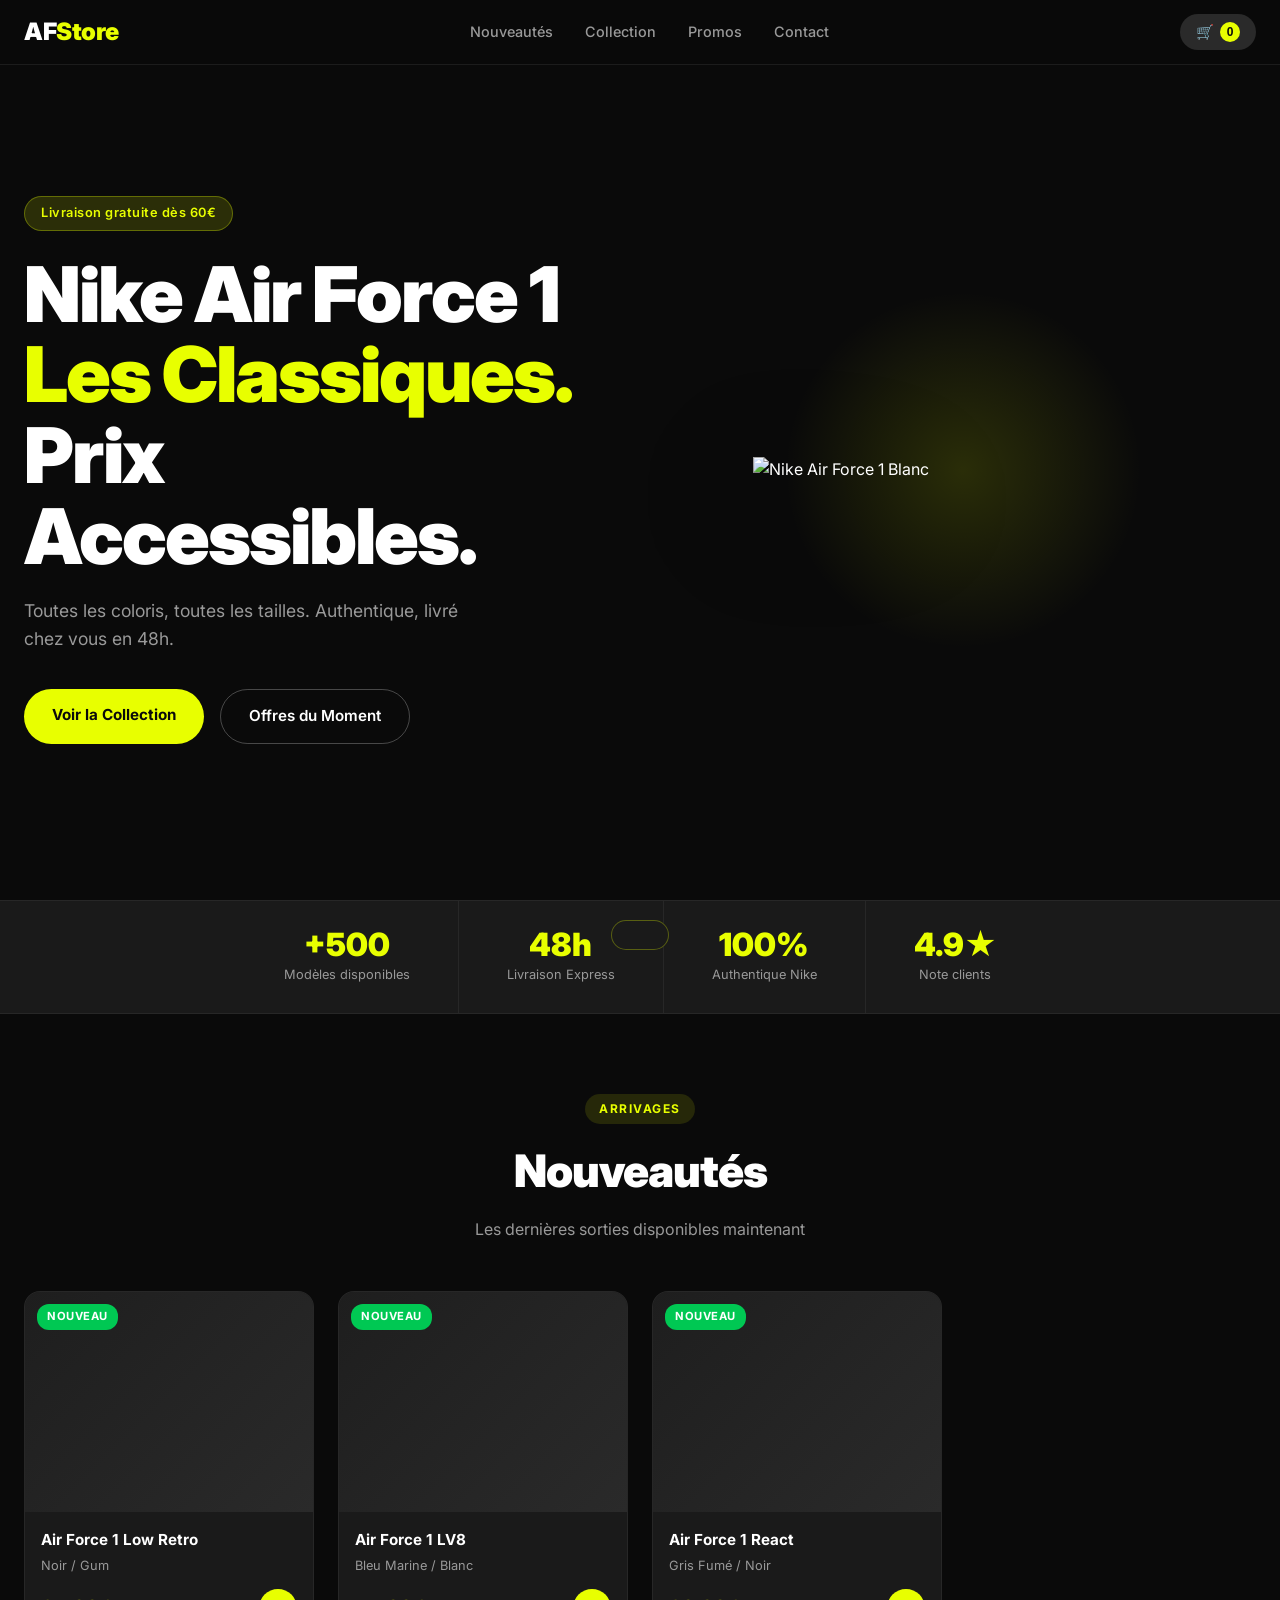
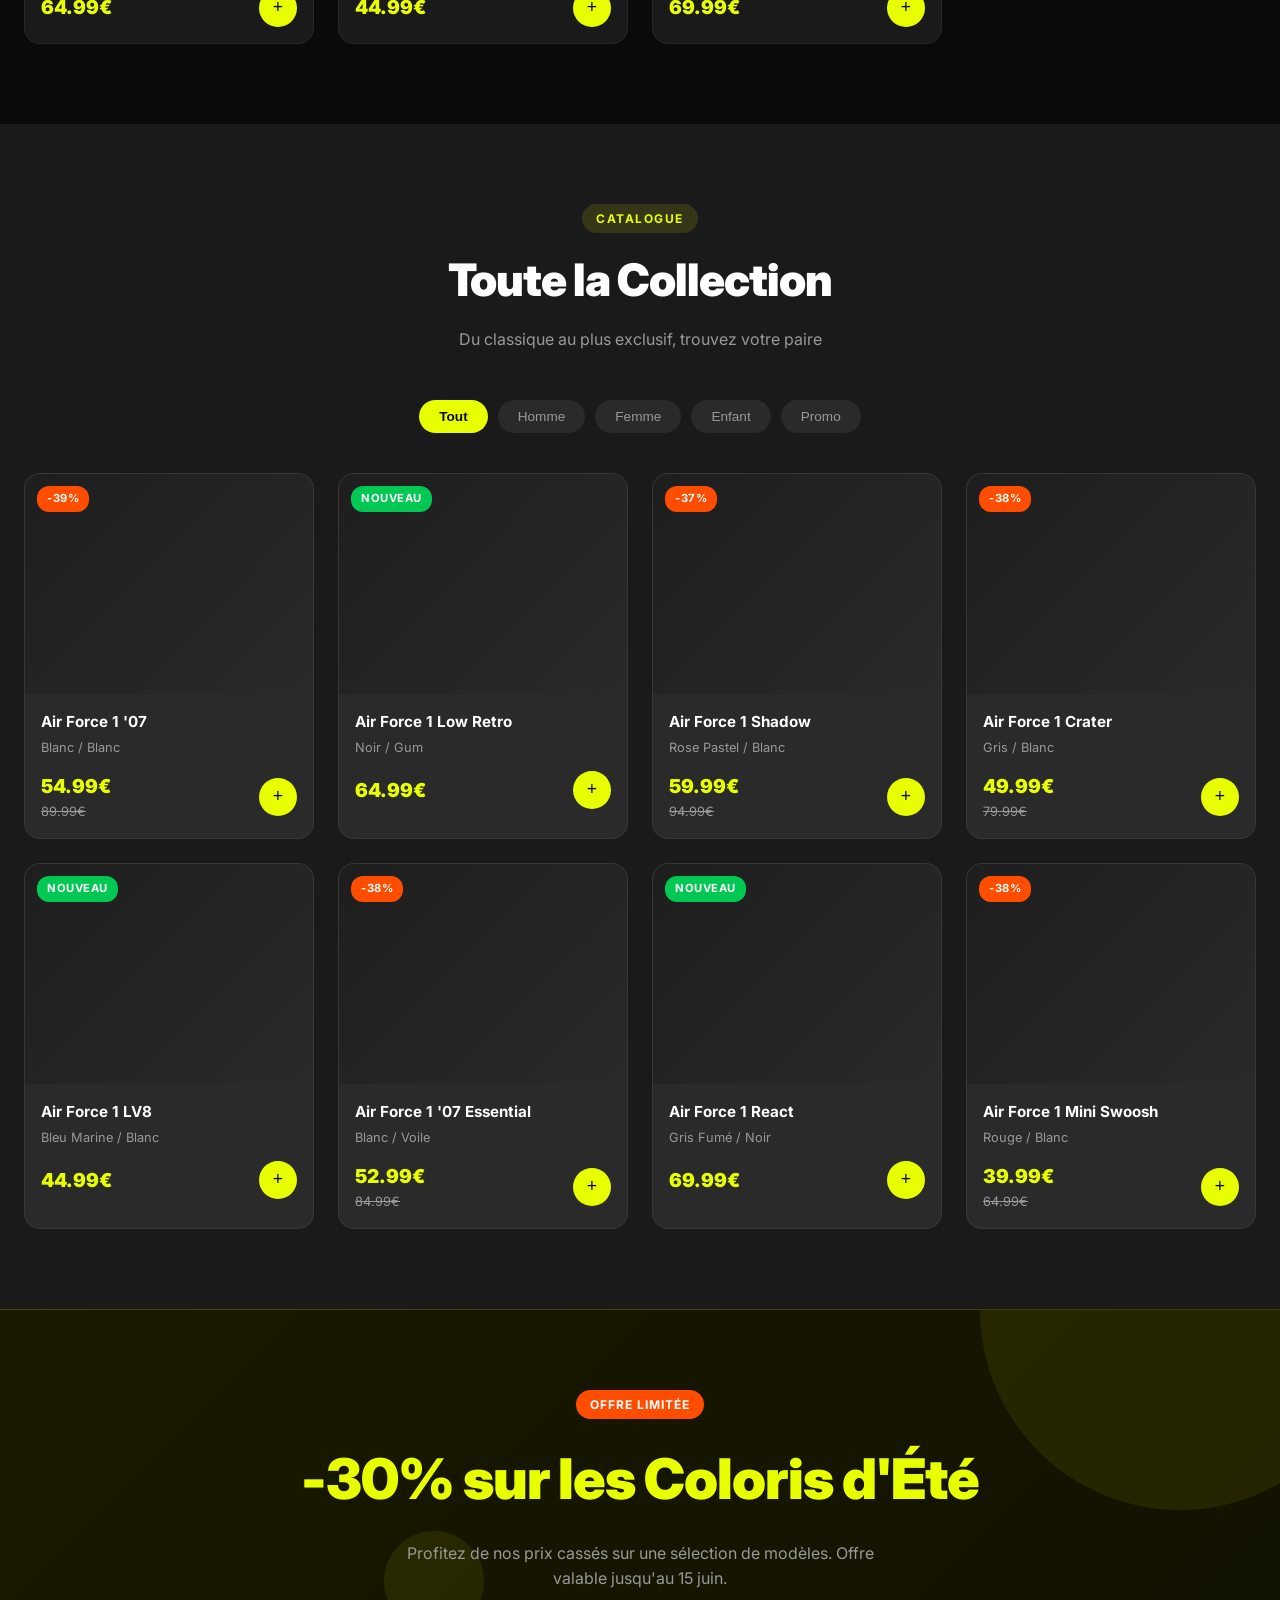
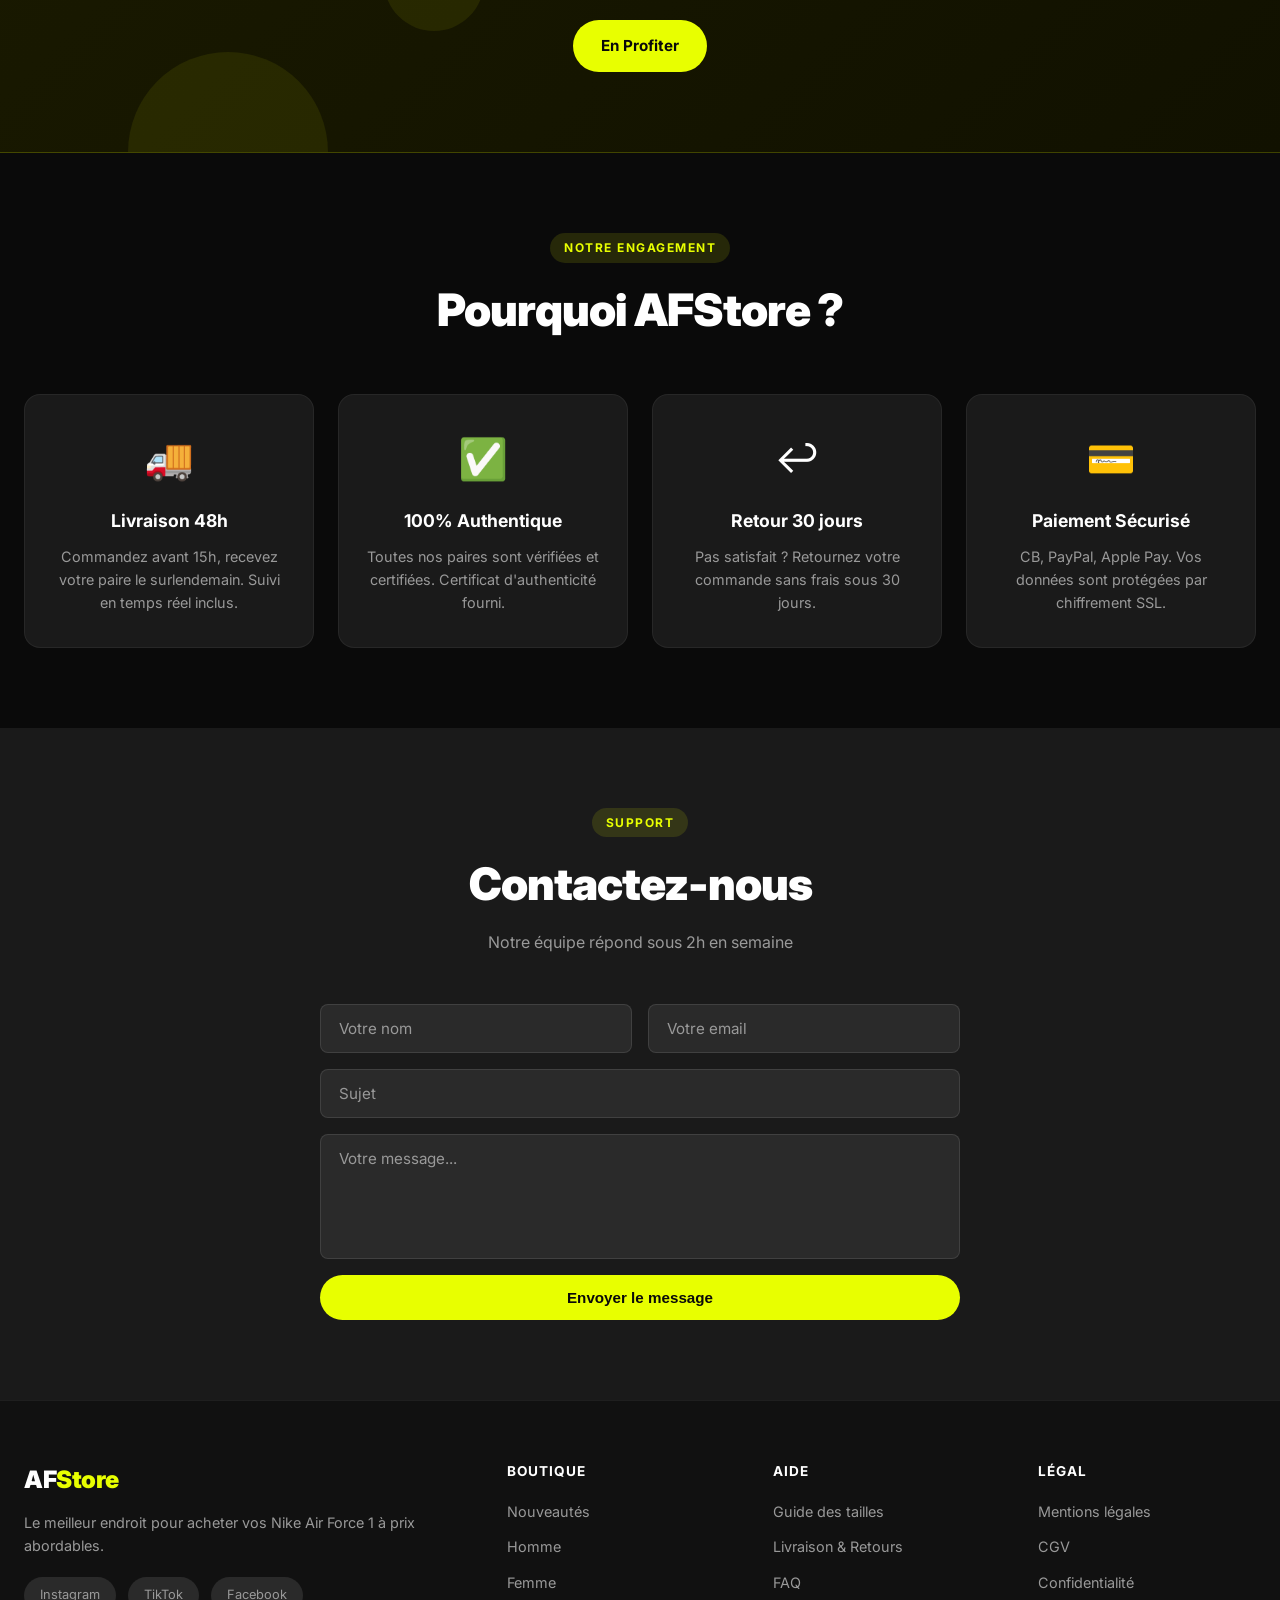
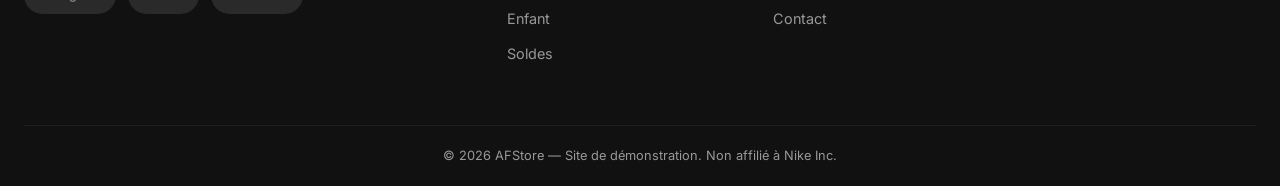
==== index.html @ 6510381d "Add Air Force 1 e-commerce website Site complet avec catalogue produits, panier, filtres, formulaire" ====
<!DOCTYPE html>
<html lang="fr">
<head>
  <meta charset="UTF-8" />
  <meta name="viewport" content="width=device-width, initial-scale=1.0" />
  <title>AirForce Store — Sneakers Premium</title>
  <link rel="stylesheet" href="style.css" />
  <link href="https://fonts.googleapis.com/css2?family=Inter:wght@300;400;500;600;700;900&display=swap" rel="stylesheet" />
</head>
<body>

  <!-- NAVBAR -->
  <nav class="navbar">
    <div class="nav-container">
      <a href="#" class="logo">AF<span>Store</span></a>
      <ul class="nav-links">
        <li><a href="#nouveautes">Nouveautés</a></li>
        <li><a href="#collection">Collection</a></li>
        <li><a href="#promos">Promos</a></li>
        <li><a href="#contact">Contact</a></li>
      </ul>
      <div class="nav-actions">
        <button class="cart-btn" onclick="toggleCart()">
          🛒 <span class="cart-count" id="cart-count">0</span>
        </button>
        <button class="menu-toggle" onclick="toggleMenu()">☰</button>
      </div>
    </div>
  </nav>

  <!-- HERO -->
  <section class="hero">
    <div class="hero-content">
      <span class="hero-badge">Livraison gratuite dès 60€</span>
      <h1>Nike Air Force 1<br /><span>Les Classiques.</span><br />Prix Accessibles.</h1>
      <p>Toutes les coloris, toutes les tailles. Authentique, livré chez vous en 48h.</p>
      <div class="hero-btns">
        <a href="#collection" class="btn-primary">Voir la Collection</a>
        <a href="#promos" class="btn-outline">Offres du Moment</a>
      </div>
    </div>
    <div class="hero-image">
      <div class="shoe-showcase">
        <div class="shoe-bg-circle"></div>
        <img src="https://static.nike.com/a/images/c_limit,w_592,f_auto/t_product_v1/e6da41fa-1be4-4ce5-b89c-22be4f1f02d4/chaussure-air-force-1-07-pour-homme-JdLBJr.png" alt="Nike Air Force 1 Blanc" class="hero-shoe" />
      </div>
    </div>
  </section>

  <!-- STATS BAND -->
  <div class="stats-band">
    <div class="stat"><strong>+500</strong><span>Modèles disponibles</span></div>
    <div class="stat"><strong>48h</strong><span>Livraison Express</span></div>
    <div class="stat"><strong>100%</strong><span>Authentique Nike</span></div>
    <div class="stat"><strong>4.9★</strong><span>Note clients</span></div>
  </div>

  <!-- NOUVEAUTES -->
  <section class="section" id="nouveautes">
    <div class="section-header">
      <span class="tag">Arrivages</span>
      <h2>Nouveautés</h2>
      <p>Les dernières sorties disponibles maintenant</p>
    </div>
    <div class="products-grid" id="new-grid"></div>
  </section>

  <!-- COLLECTION -->
  <section class="section section-dark" id="collection">
    <div class="section-header">
      <span class="tag">Catalogue</span>
      <h2>Toute la Collection</h2>
      <p>Du classique au plus exclusif, trouvez votre paire</p>
    </div>
    <div class="filters">
      <button class="filter-btn active" onclick="filterProducts('all', this)">Tout</button>
      <button class="filter-btn" onclick="filterProducts('homme', this)">Homme</button>
      <button class="filter-btn" onclick="filterProducts('femme', this)">Femme</button>
      <button class="filter-btn" onclick="filterProducts('enfant', this)">Enfant</button>
      <button class="filter-btn" onclick="filterProducts('promo', this)">Promo</button>
    </div>
    <div class="products-grid" id="main-grid"></div>
  </section>

  <!-- PROMO BANNER -->
  <section class="promo-banner" id="promos">
    <div class="promo-content">
      <span class="promo-tag">Offre Limitée</span>
      <h2>-30% sur les Coloris d'Été</h2>
      <p>Profitez de nos prix cassés sur une sélection de modèles. Offre valable jusqu'au 15 juin.</p>
      <a href="#collection" class="btn-primary">En Profiter</a>
    </div>
    <div class="promo-decoration">
      <div class="deco-circle c1"></div>
      <div class="deco-circle c2"></div>
      <div class="deco-circle c3"></div>
    </div>
  </section>

  <!-- POURQUOI NOUS -->
  <section class="section" id="pourquoi">
    <div class="section-header">
      <span class="tag">Notre Engagement</span>
      <h2>Pourquoi AFStore ?</h2>
    </div>
    <div class="features-grid">
      <div class="feature-card">
        <div class="feature-icon">🚚</div>
        <h3>Livraison 48h</h3>
        <p>Commandez avant 15h, recevez votre paire le surlendemain. Suivi en temps réel inclus.</p>
      </div>
      <div class="feature-card">
        <div class="feature-icon">✅</div>
        <h3>100% Authentique</h3>
        <p>Toutes nos paires sont vérifiées et certifiées. Certificat d'authenticité fourni.</p>
      </div>
      <div class="feature-card">
        <div class="feature-icon">↩️</div>
        <h3>Retour 30 jours</h3>
        <p>Pas satisfait ? Retournez votre commande sans frais sous 30 jours.</p>
      </div>
      <div class="feature-card">
        <div class="feature-icon">💳</div>
        <h3>Paiement Sécurisé</h3>
        <p>CB, PayPal, Apple Pay. Vos données sont protégées par chiffrement SSL.</p>
      </div>
    </div>
  </section>

  <!-- CONTACT -->
  <section class="section section-dark" id="contact">
    <div class="section-header">
      <span class="tag">Support</span>
      <h2>Contactez-nous</h2>
      <p>Notre équipe répond sous 2h en semaine</p>
    </div>
    <form class="contact-form" onsubmit="submitForm(event)">
      <div class="form-row">
        <input type="text" placeholder="Votre nom" required />
        <input type="email" placeholder="Votre email" required />
      </div>
      <input type="text" placeholder="Sujet" required />
      <textarea placeholder="Votre message..." rows="5" required></textarea>
      <button type="submit" class="btn-primary">Envoyer le message</button>
    </form>
  </section>

  <!-- FOOTER -->
  <footer class="footer">
    <div class="footer-container">
      <div class="footer-brand">
        <a href="#" class="logo">AF<span>Store</span></a>
        <p>Le meilleur endroit pour acheter vos Nike Air Force 1 à prix abordables.</p>
        <div class="socials">
          <a href="#">Instagram</a>
          <a href="#">TikTok</a>
          <a href="#">Facebook</a>
        </div>
      </div>
      <div class="footer-links">
        <h4>Boutique</h4>
        <ul>
          <li><a href="#">Nouveautés</a></li>
          <li><a href="#">Homme</a></li>
          <li><a href="#">Femme</a></li>
          <li><a href="#">Enfant</a></li>
          <li><a href="#">Soldes</a></li>
        </ul>
      </div>
      <div class="footer-links">
        <h4>Aide</h4>
        <ul>
          <li><a href="#">Guide des tailles</a></li>
          <li><a href="#">Livraison & Retours</a></li>
          <li><a href="#">FAQ</a></li>
          <li><a href="#">Contact</a></li>
        </ul>
      </div>
      <div class="footer-links">
        <h4>Légal</h4>
        <ul>
          <li><a href="#">Mentions légales</a></li>
          <li><a href="#">CGV</a></li>
          <li><a href="#">Confidentialité</a></li>
        </ul>
      </div>
    </div>
    <div class="footer-bottom">
      <p>© 2026 AFStore — Site de démonstration. Non affilié à Nike Inc.</p>
    </div>
  </footer>

  <!-- CART PANEL -->
  <div class="cart-overlay" id="cart-overlay" onclick="toggleCart()"></div>
  <div class="cart-panel" id="cart-panel">
    <div class="cart-header">
      <h3>Mon Panier</h3>
      <button onclick="toggleCart()">✕</button>
    </div>
    <div class="cart-items" id="cart-items">
      <div class="cart-empty">Votre panier est vide</div>
    </div>
    <div class="cart-footer" id="cart-footer" style="display:none">
      <div class="cart-total">Total : <strong id="cart-total">0€</strong></div>
      <button class="btn-primary w-full" onclick="checkout()">Commander</button>
    </div>
  </div>

  <!-- TOAST -->
  <div class="toast" id="toast"></div>

  <script src="app.js"></script>
</body>
</html>
---- style.css ----
*, *::before, *::after { box-sizing: border-box; margin: 0; padding: 0; }

:root {
  --black: #0a0a0a;
  --dark: #111111;
  --dark2: #1a1a1a;
  --gray: #2a2a2a;
  --light-gray: #f5f5f5;
  --white: #ffffff;
  --accent: #e8ff00;
  --accent2: #ff4d00;
  --text: #ffffff;
  --text-muted: #999999;
  --radius: 16px;
  --radius-sm: 8px;
}

html { scroll-behavior: smooth; }

body {
  font-family: 'Inter', sans-serif;
  background: var(--black);
  color: var(--white);
  line-height: 1.6;
  overflow-x: hidden;
}

/* ===== NAVBAR ===== */
.navbar {
  position: fixed;
  top: 0; left: 0; right: 0;
  z-index: 1000;
  background: rgba(10, 10, 10, 0.85);
  backdrop-filter: blur(20px);
  border-bottom: 1px solid rgba(255,255,255,0.08);
}

.nav-container {
  max-width: 1280px;
  margin: 0 auto;
  padding: 0 24px;
  height: 64px;
  display: flex;
  align-items: center;
  justify-content: space-between;
  gap: 32px;
}

.logo {
  font-size: 1.5rem;
  font-weight: 900;
  color: var(--white);
  text-decoration: none;
  letter-spacing: -0.5px;
}
.logo span { color: var(--accent); }

.nav-links {
  display: flex;
  gap: 32px;
  list-style: none;
}
.nav-links a {
  color: var(--text-muted);
  text-decoration: none;
  font-size: 0.9rem;
  font-weight: 500;
  transition: color 0.2s;
}
.nav-links a:hover { color: var(--white); }

.nav-actions { display: flex; align-items: center; gap: 12px; }

.cart-btn {
  background: var(--gray);
  border: none;
  color: var(--white);
  padding: 8px 16px;
  border-radius: 20px;
  cursor: pointer;
  font-size: 0.9rem;
  font-weight: 600;
  transition: background 0.2s;
  display: flex; align-items: center; gap: 6px;
}
.cart-btn:hover { background: var(--accent); color: var(--black); }

.cart-count {
  background: var(--accent);
  color: var(--black);
  border-radius: 50%;
  width: 20px; height: 20px;
  display: inline-flex; align-items: center; justify-content: center;
  font-size: 0.75rem; font-weight: 700;
}

.menu-toggle {
  display: none;
  background: none; border: none;
  color: var(--white); font-size: 1.4rem; cursor: pointer;
}

/* ===== HERO ===== */
.hero {
  min-height: 100vh;
  display: flex;
  align-items: center;
  padding: 80px 24px 40px;
  max-width: 1280px;
  margin: 0 auto;
  gap: 60px;
}

.hero-content { flex: 1; }

.hero-badge {
  display: inline-block;
  background: rgba(232,255,0,0.15);
  color: var(--accent);
  border: 1px solid rgba(232,255,0,0.3);
  padding: 6px 16px;
  border-radius: 20px;
  font-size: 0.8rem;
  font-weight: 600;
  margin-bottom: 24px;
  letter-spacing: 0.5px;
}

.hero-content h1 {
  font-size: clamp(2.5rem, 6vw, 5rem);
  font-weight: 900;
  line-height: 1.05;
  letter-spacing: -2px;
  margin-bottom: 20px;
}
.hero-content h1 span { color: var(--accent); }

.hero-content p {
  color: var(--text-muted);
  font-size: 1.1rem;
  margin-bottom: 36px;
  max-width: 460px;
}

.hero-btns { display: flex; gap: 16px; flex-wrap: wrap; }

.btn-primary {
  background: var(--accent);
  color: var(--black);
  padding: 14px 28px;
  border-radius: 40px;
  font-weight: 700;
  font-size: 0.95rem;
  text-decoration: none;
  border: none;
  cursor: pointer;
  transition: transform 0.2s, box-shadow 0.2s;
  display: inline-block;
}
.btn-primary:hover {
  transform: translateY(-2px);
  box-shadow: 0 8px 30px rgba(232,255,0,0.35);
}

.btn-outline {
  background: transparent;
  color: var(--white);
  padding: 14px 28px;
  border-radius: 40px;
  font-weight: 600;
  font-size: 0.95rem;
  text-decoration: none;
  border: 1px solid rgba(255,255,255,0.25);
  transition: border-color 0.2s, background 0.2s;
}
.btn-outline:hover {
  border-color: var(--white);
  background: rgba(255,255,255,0.06);
}

.hero-image {
  flex: 1;
  display: flex;
  justify-content: center;
  align-items: center;
}

.shoe-showcase {
  position: relative;
  width: 480px; height: 480px;
  display: flex; align-items: center; justify-content: center;
}

.shoe-bg-circle {
  position: absolute;
  width: 360px; height: 360px;
  border-radius: 50%;
  background: radial-gradient(circle, rgba(232,255,0,0.15) 0%, transparent 70%);
  animation: pulse 3s ease-in-out infinite;
}

@keyframes pulse {
  0%, 100% { transform: scale(1); opacity: 0.6; }
  50% { transform: scale(1.1); opacity: 1; }
}

.hero-shoe {
  width: 420px;
  max-width: 100%;
  filter: drop-shadow(0 30px 60px rgba(0,0,0,0.8));
  animation: float 4s ease-in-out infinite;
  position: relative; z-index: 1;
}

@keyframes float {
  0%, 100% { transform: translateY(0px) rotate(-5deg); }
  50% { transform: translateY(-20px) rotate(-3deg); }
}

/* ===== STATS BAND ===== */
.stats-band {
  background: var(--dark2);
  border-top: 1px solid rgba(255,255,255,0.06);
  border-bottom: 1px solid rgba(255,255,255,0.06);
  display: flex;
  justify-content: center;
  flex-wrap: wrap;
  gap: 0;
}

.stat {
  display: flex;
  flex-direction: column;
  align-items: center;
  padding: 28px 48px;
  border-right: 1px solid rgba(255,255,255,0.06);
}
.stat:last-child { border-right: none; }

.stat strong {
  font-size: 2rem;
  font-weight: 900;
  color: var(--accent);
  line-height: 1;
}
.stat span {
  font-size: 0.8rem;
  color: var(--text-muted);
  margin-top: 4px;
}

/* ===== SECTIONS ===== */
.section {
  padding: 80px 24px;
  max-width: 1280px;
  margin: 0 auto;
}

.section-dark {
  max-width: 100%;
  background: var(--dark2);
  padding: 80px 24px;
}

.section-dark > * { max-width: 1280px; margin-left: auto; margin-right: auto; }

.section-header {
  text-align: center;
  margin-bottom: 48px;
}

.tag {
  display: inline-block;
  background: rgba(232,255,0,0.12);
  color: var(--accent);
  font-size: 0.75rem;
  font-weight: 700;
  letter-spacing: 1.5px;
  text-transform: uppercase;
  padding: 5px 14px;
  border-radius: 20px;
  margin-bottom: 12px;
}

.section-header h2 {
  font-size: clamp(1.8rem, 4vw, 2.8rem);
  font-weight: 900;
  letter-spacing: -1px;
  margin-bottom: 10px;
}

.section-header p { color: var(--text-muted); font-size: 1rem; }

/* ===== FILTERS ===== */
.filters {
  display: flex;
  gap: 10px;
  flex-wrap: wrap;
  margin-bottom: 40px;
  justify-content: center;
}

.filter-btn {
  background: var(--gray);
  border: none;
  color: var(--text-muted);
  padding: 9px 20px;
  border-radius: 24px;
  cursor: pointer;
  font-size: 0.85rem;
  font-weight: 500;
  transition: all 0.2s;
}
.filter-btn:hover, .filter-btn.active {
  background: var(--accent);
  color: var(--black);
  font-weight: 700;
}

/* ===== PRODUCTS GRID ===== */
.products-grid {
  display: grid;
  grid-template-columns: repeat(auto-fill, minmax(260px, 1fr));
  gap: 24px;
}

.product-card {
  background: var(--dark2);
  border-radius: var(--radius);
  overflow: hidden;
  border: 1px solid rgba(255,255,255,0.06);
  transition: transform 0.3s, box-shadow 0.3s;
  cursor: pointer;
}

.section-dark .product-card { background: var(--gray); }

.product-card:hover {
  transform: translateY(-6px);
  box-shadow: 0 20px 50px rgba(0,0,0,0.5);
}

.product-img {
  background: linear-gradient(135deg, #1e1e1e, #2a2a2a);
  height: 220px;
  display: flex;
  align-items: center;
  justify-content: center;
  position: relative;
  overflow: hidden;
}

.product-img img {
  width: 80%;
  height: 80%;
  object-fit: contain;
  transition: transform 0.4s;
}
.product-card:hover .product-img img { transform: scale(1.08) rotate(-3deg); }

.product-badge {
  position: absolute;
  top: 12px; left: 12px;
  background: var(--accent2);
  color: white;
  font-size: 0.7rem;
  font-weight: 700;
  padding: 4px 10px;
  border-radius: 12px;
  text-transform: uppercase;
  letter-spacing: 0.5px;
}

.product-badge.new { background: #00c853; }
.product-badge.promo { background: var(--accent2); }

.product-info { padding: 16px; }

.product-name {
  font-weight: 700;
  font-size: 0.95rem;
  margin-bottom: 4px;
}

.product-sub {
  color: var(--text-muted);
  font-size: 0.8rem;
  margin-bottom: 12px;
}

.product-footer {
  display: flex;
  align-items: center;
  justify-content: space-between;
}

.product-price {
  display: flex;
  flex-direction: column;
}

.price-current {
  font-size: 1.2rem;
  font-weight: 900;
  color: var(--accent);
}

.price-old {
  font-size: 0.8rem;
  color: var(--text-muted);
  text-decoration: line-through;
}

.add-to-cart {
  background: var(--accent);
  border: none;
  color: var(--black);
  width: 38px; height: 38px;
  border-radius: 50%;
  font-size: 1.1rem;
  cursor: pointer;
  transition: transform 0.2s, box-shadow 0.2s;
  display: flex; align-items: center; justify-content: center;
}
.add-to-cart:hover {
  transform: scale(1.1);
  box-shadow: 0 4px 16px rgba(232,255,0,0.4);
}

/* ===== PROMO BANNER ===== */
.promo-banner {
  background: linear-gradient(135deg, #1a1a00, #111100);
  border-top: 1px solid rgba(232,255,0,0.2);
  border-bottom: 1px solid rgba(232,255,0,0.2);
  padding: 80px 24px;
  text-align: center;
  position: relative;
  overflow: hidden;
}

.promo-content { position: relative; z-index: 1; }

.promo-tag {
  display: inline-block;
  background: var(--accent2);
  color: white;
  font-size: 0.75rem;
  font-weight: 700;
  padding: 5px 14px;
  border-radius: 20px;
  margin-bottom: 16px;
  text-transform: uppercase;
  letter-spacing: 1px;
}

.promo-banner h2 {
  font-size: clamp(2rem, 5vw, 3.5rem);
  font-weight: 900;
  color: var(--accent);
  letter-spacing: -1px;
  margin-bottom: 16px;
}

.promo-banner p {
  color: var(--text-muted);
  max-width: 500px;
  margin: 0 auto 28px;
}

.promo-decoration { position: absolute; inset: 0; pointer-events: none; }

.deco-circle {
  position: absolute;
  border-radius: 50%;
  opacity: 0.08;
  background: var(--accent);
}
.c1 { width: 400px; height: 400px; top: -200px; right: -100px; }
.c2 { width: 200px; height: 200px; bottom: -100px; left: 10%; }
.c3 { width: 100px; height: 100px; top: 50%; left: 30%; }

/* ===== FEATURES ===== */
.features-grid {
  display: grid;
  grid-template-columns: repeat(auto-fit, minmax(240px, 1fr));
  gap: 24px;
}

.feature-card {
  background: var(--dark2);
  border: 1px solid rgba(255,255,255,0.06);
  border-radius: var(--radius);
  padding: 32px 24px;
  text-align: center;
  transition: border-color 0.3s, transform 0.3s;
}
.feature-card:hover {
  border-color: rgba(232,255,0,0.3);
  transform: translateY(-4px);
}

.feature-icon { font-size: 2.5rem; margin-bottom: 16px; }

.feature-card h3 {
  font-size: 1.1rem;
  font-weight: 700;
  margin-bottom: 10px;
}

.feature-card p { color: var(--text-muted); font-size: 0.9rem; line-height: 1.6; }

/* ===== CONTACT FORM ===== */
.contact-form {
  max-width: 640px;
  margin: 0 auto;
  display: flex;
  flex-direction: column;
  gap: 16px;
}

.form-row {
  display: grid;
  grid-template-columns: 1fr 1fr;
  gap: 16px;
}

.contact-form input,
.contact-form textarea {
  background: var(--gray);
  border: 1px solid rgba(255,255,255,0.1);
  border-radius: var(--radius-sm);
  color: var(--white);
  padding: 14px 18px;
  font-size: 0.95rem;
  font-family: inherit;
  outline: none;
  transition: border-color 0.2s;
  resize: none;
}

.contact-form input:focus,
.contact-form textarea:focus {
  border-color: var(--accent);
}

.contact-form input::placeholder,
.contact-form textarea::placeholder {
  color: var(--text-muted);
}

/* ===== FOOTER ===== */
.footer {
  background: var(--dark);
  border-top: 1px solid rgba(255,255,255,0.06);
  padding: 60px 24px 0;
}

.footer-container {
  max-width: 1280px;
  margin: 0 auto;
  display: grid;
  grid-template-columns: 2fr 1fr 1fr 1fr;
  gap: 48px;
  padding-bottom: 48px;
}

.footer-brand p {
  color: var(--text-muted);
  font-size: 0.9rem;
  margin: 12px 0 20px;
  line-height: 1.6;
}

.socials { display: flex; gap: 12px; }
.socials a {
  background: var(--gray);
  color: var(--text-muted);
  padding: 8px 16px;
  border-radius: 20px;
  font-size: 0.8rem;
  text-decoration: none;
  transition: background 0.2s, color 0.2s;
}
.socials a:hover { background: var(--accent); color: var(--black); }

.footer-links h4 {
  font-size: 0.85rem;
  font-weight: 700;
  text-transform: uppercase;
  letter-spacing: 1px;
  margin-bottom: 16px;
  color: var(--white);
}

.footer-links ul { list-style: none; }
.footer-links li { margin-bottom: 10px; }
.footer-links a {
  color: var(--text-muted);
  text-decoration: none;
  font-size: 0.9rem;
  transition: color 0.2s;
}
.footer-links a:hover { color: var(--accent); }

.footer-bottom {
  border-top: 1px solid rgba(255,255,255,0.06);
  padding: 20px 0;
  text-align: center;
  max-width: 1280px;
  margin: 0 auto;
}
.footer-bottom p { color: var(--text-muted); font-size: 0.8rem; }

/* ===== CART ===== */
.cart-overlay {
  display: none;
  position: fixed; inset: 0;
  background: rgba(0,0,0,0.6);
  z-index: 1998;
  backdrop-filter: blur(4px);
}

.cart-panel {
  position: fixed;
  top: 0; right: -420px;
  width: 100%; max-width: 420px;
  height: 100vh;
  background: var(--dark2);
  border-left: 1px solid rgba(255,255,255,0.08);
  z-index: 1999;
  transition: right 0.35s cubic-bezier(0.4,0,0.2,1);
  display: flex; flex-direction: column;
}

.cart-panel.open { right: 0; }

.cart-header {
  display: flex;
  justify-content: space-between;
  align-items: center;
  padding: 24px;
  border-bottom: 1px solid rgba(255,255,255,0.08);
}

.cart-header h3 { font-size: 1.1rem; font-weight: 700; }

.cart-header button {
  background: none; border: none;
  color: var(--text-muted); font-size: 1.2rem; cursor: pointer;
}

.cart-items { flex: 1; overflow-y: auto; padding: 16px; }

.cart-empty {
  text-align: center;
  color: var(--text-muted);
  margin-top: 40px;
  font-size: 0.95rem;
}

.cart-item {
  display: flex;
  gap: 14px;
  align-items: center;
  padding: 12px;
  background: var(--gray);
  border-radius: var(--radius-sm);
  margin-bottom: 12px;
}

.cart-item img {
  width: 60px; height: 60px;
  object-fit: contain;
  background: #1e1e1e;
  border-radius: 8px;
}

.cart-item-info { flex: 1; }
.cart-item-info strong { font-size: 0.9rem; display: block; }
.cart-item-info span { color: var(--accent); font-size: 0.85rem; font-weight: 700; }

.remove-item {
  background: none; border: none;
  color: var(--text-muted); cursor: pointer; font-size: 1rem;
  padding: 4px;
}
.remove-item:hover { color: var(--accent2); }

.cart-footer {
  padding: 20px 24px;
  border-top: 1px solid rgba(255,255,255,0.08);
}

.cart-total {
  display: flex;
  justify-content: space-between;
  margin-bottom: 16px;
  font-size: 1rem;
}
.cart-total strong { color: var(--accent); font-size: 1.2rem; }

.w-full { width: 100%; text-align: center; }

/* ===== TOAST ===== */
.toast {
  position: fixed;
  bottom: 30px; left: 50%;
  transform: translateX(-50%) translateY(80px);
  background: var(--dark2);
  border: 1px solid rgba(232,255,0,0.3);
  color: var(--white);
  padding: 14px 28px;
  border-radius: 40px;
  font-size: 0.9rem;
  font-weight: 600;
  z-index: 2000;
  transition: transform 0.35s cubic-bezier(0.4,0,0.2,1);
  pointer-events: none;
}

.toast.show { transform: translateX(-50%) translateY(0); }

/* ===== RESPONSIVE ===== */
@media (max-width: 900px) {
  .hero {
    flex-direction: column;
    text-align: center;
    padding-top: 100px;
  }
  .hero-content p { margin: 0 auto 36px; }
  .hero-btns { justify-content: center; }
  .shoe-showcase { width: 320px; height: 320px; }
  .hero-shoe { width: 280px; }
  .shoe-bg-circle { width: 240px; height: 240px; }
  .footer-container { grid-template-columns: 1fr 1fr; }
  .nav-links { display: none; }
  .menu-toggle { display: block; }
  .stat { padding: 20px 24px; }
}

@media (max-width: 600px) {
  .form-row { grid-template-columns: 1fr; }
  .footer-container { grid-template-columns: 1fr; }
  .stat { padding: 16px 20px; }
  .stats-band { justify-content: space-around; }
}
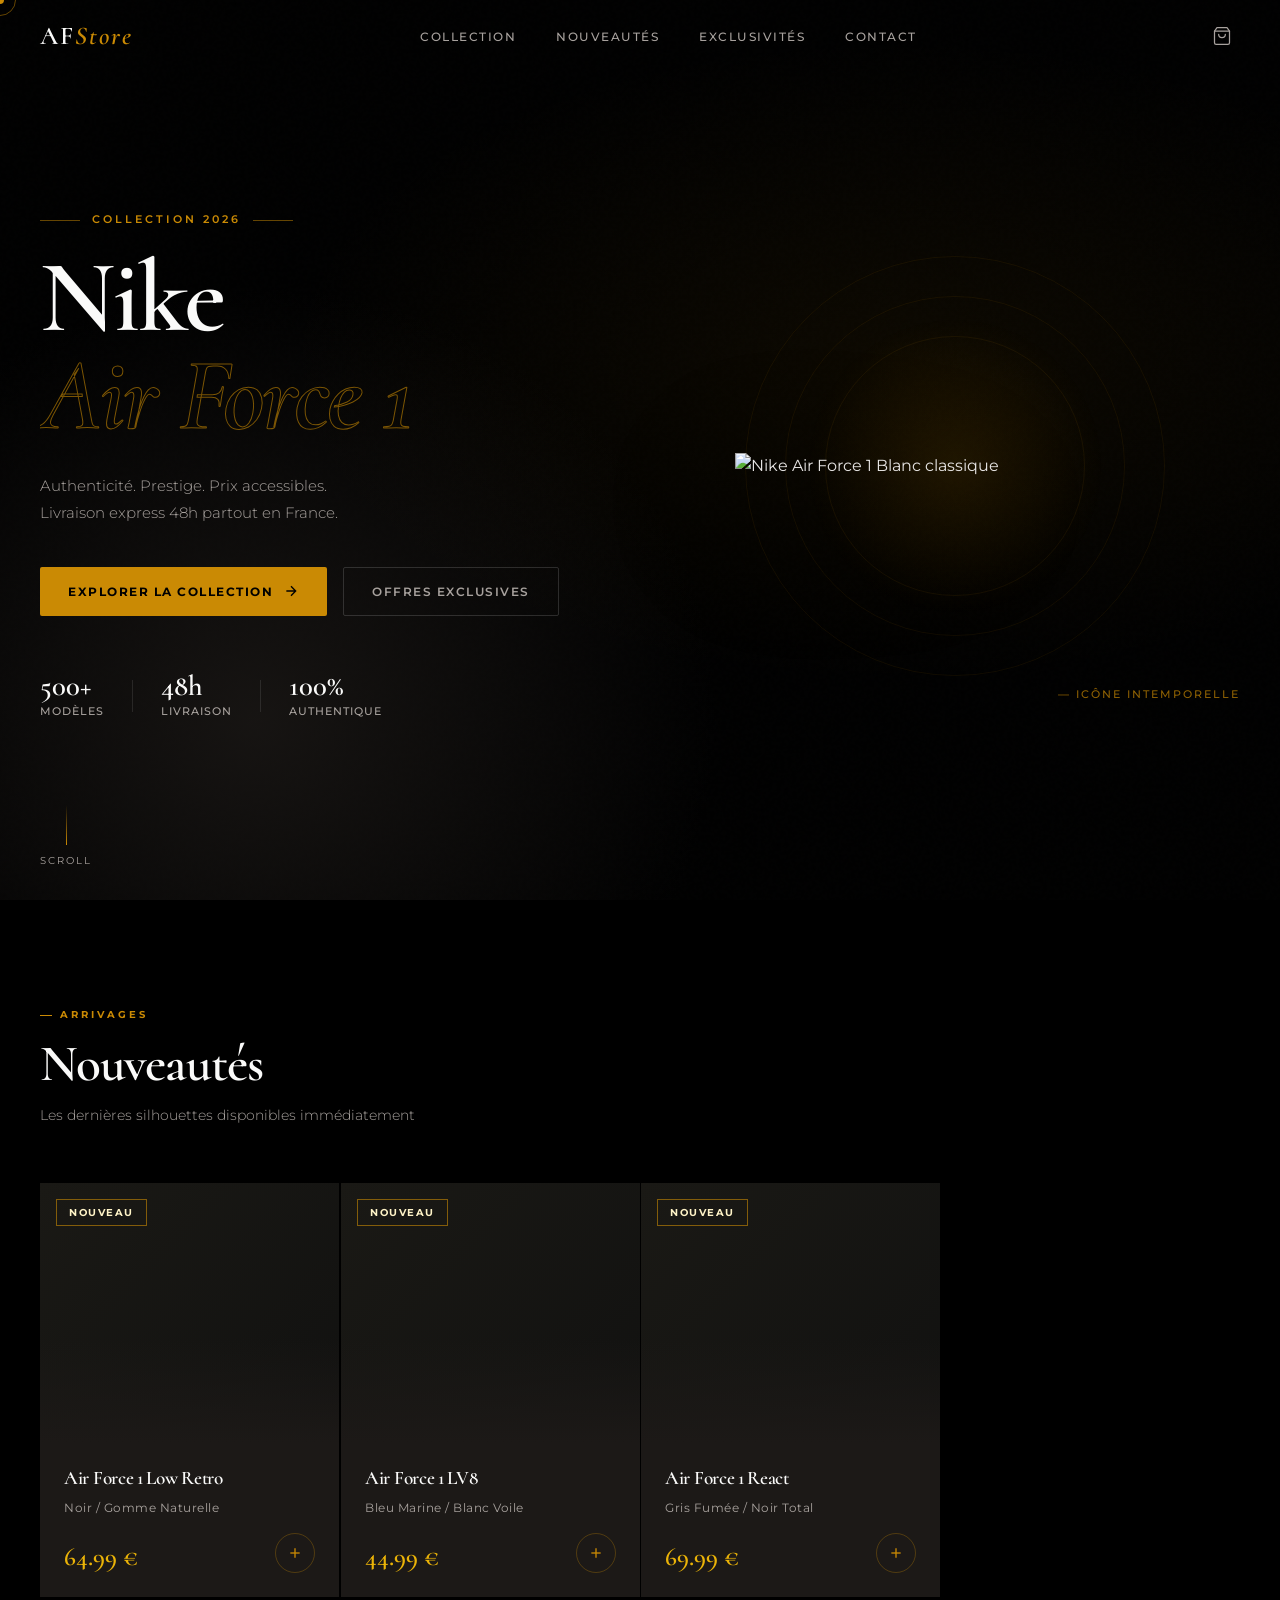
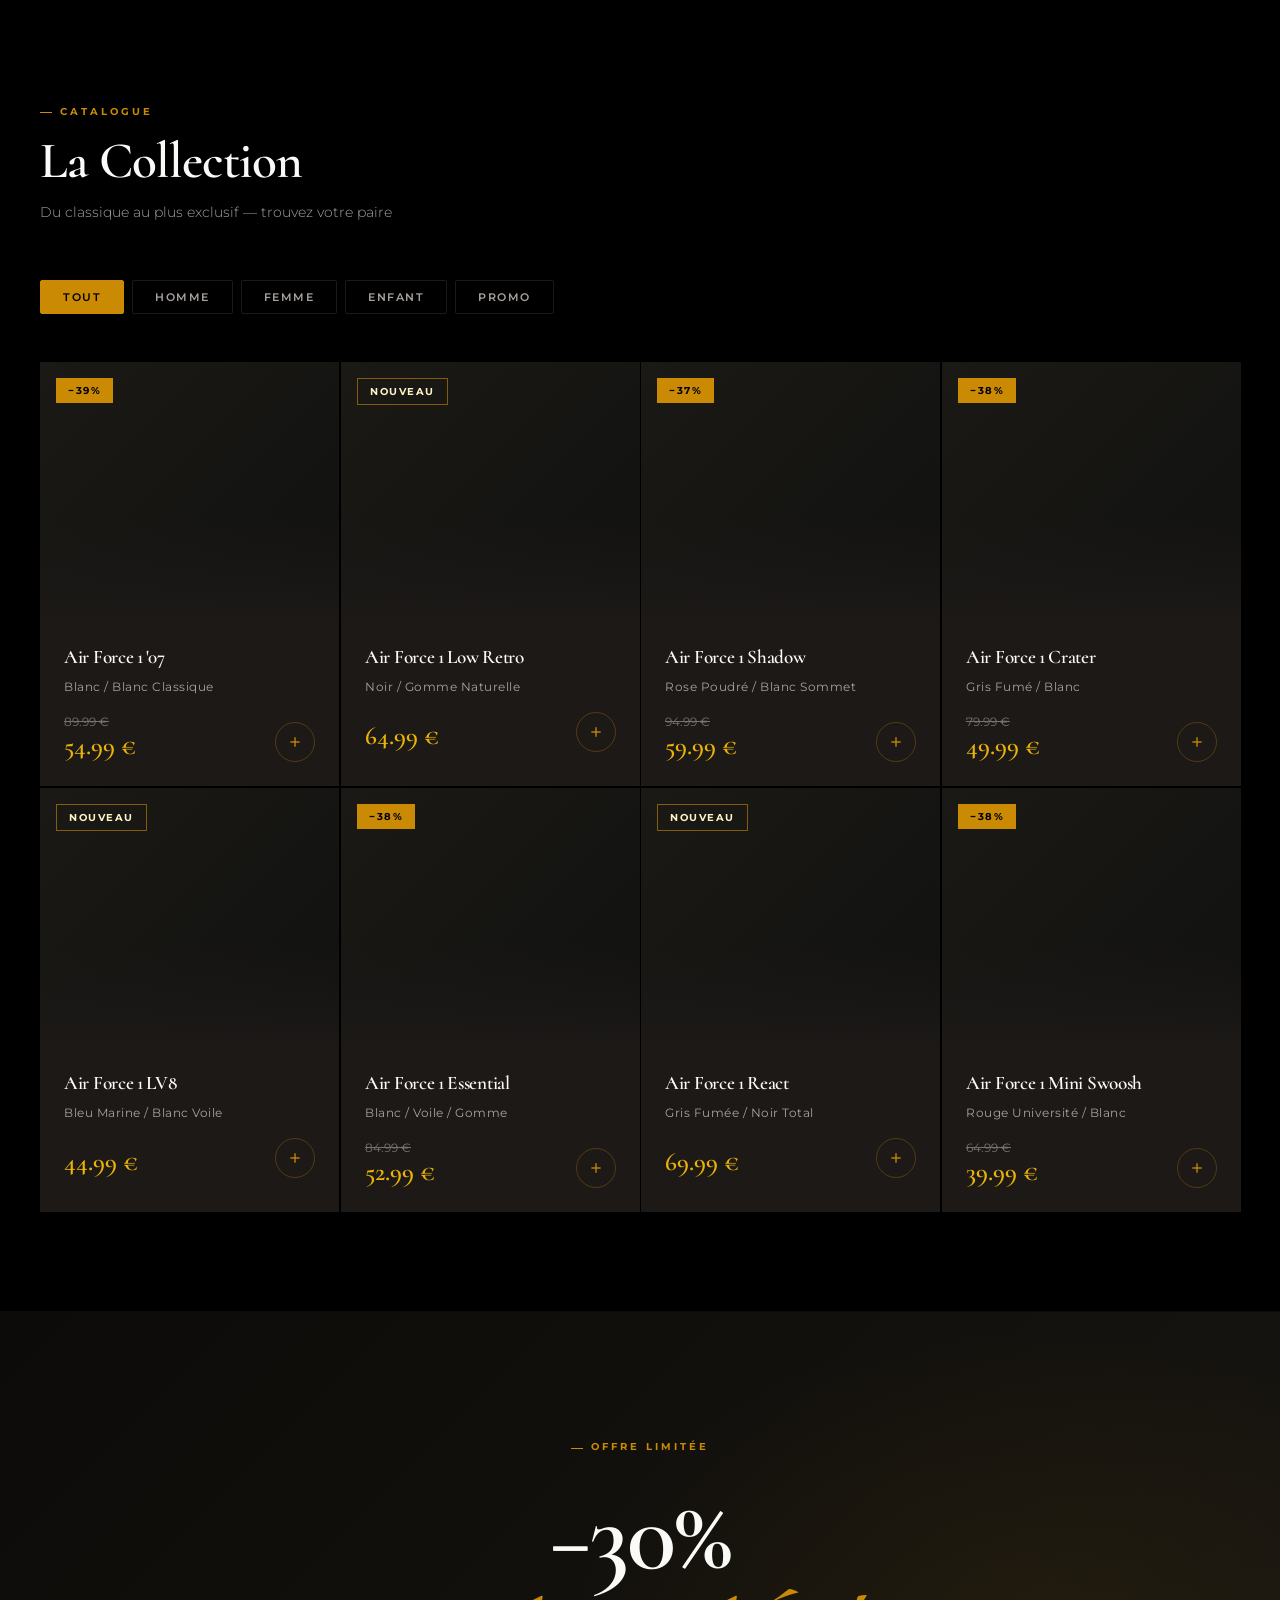
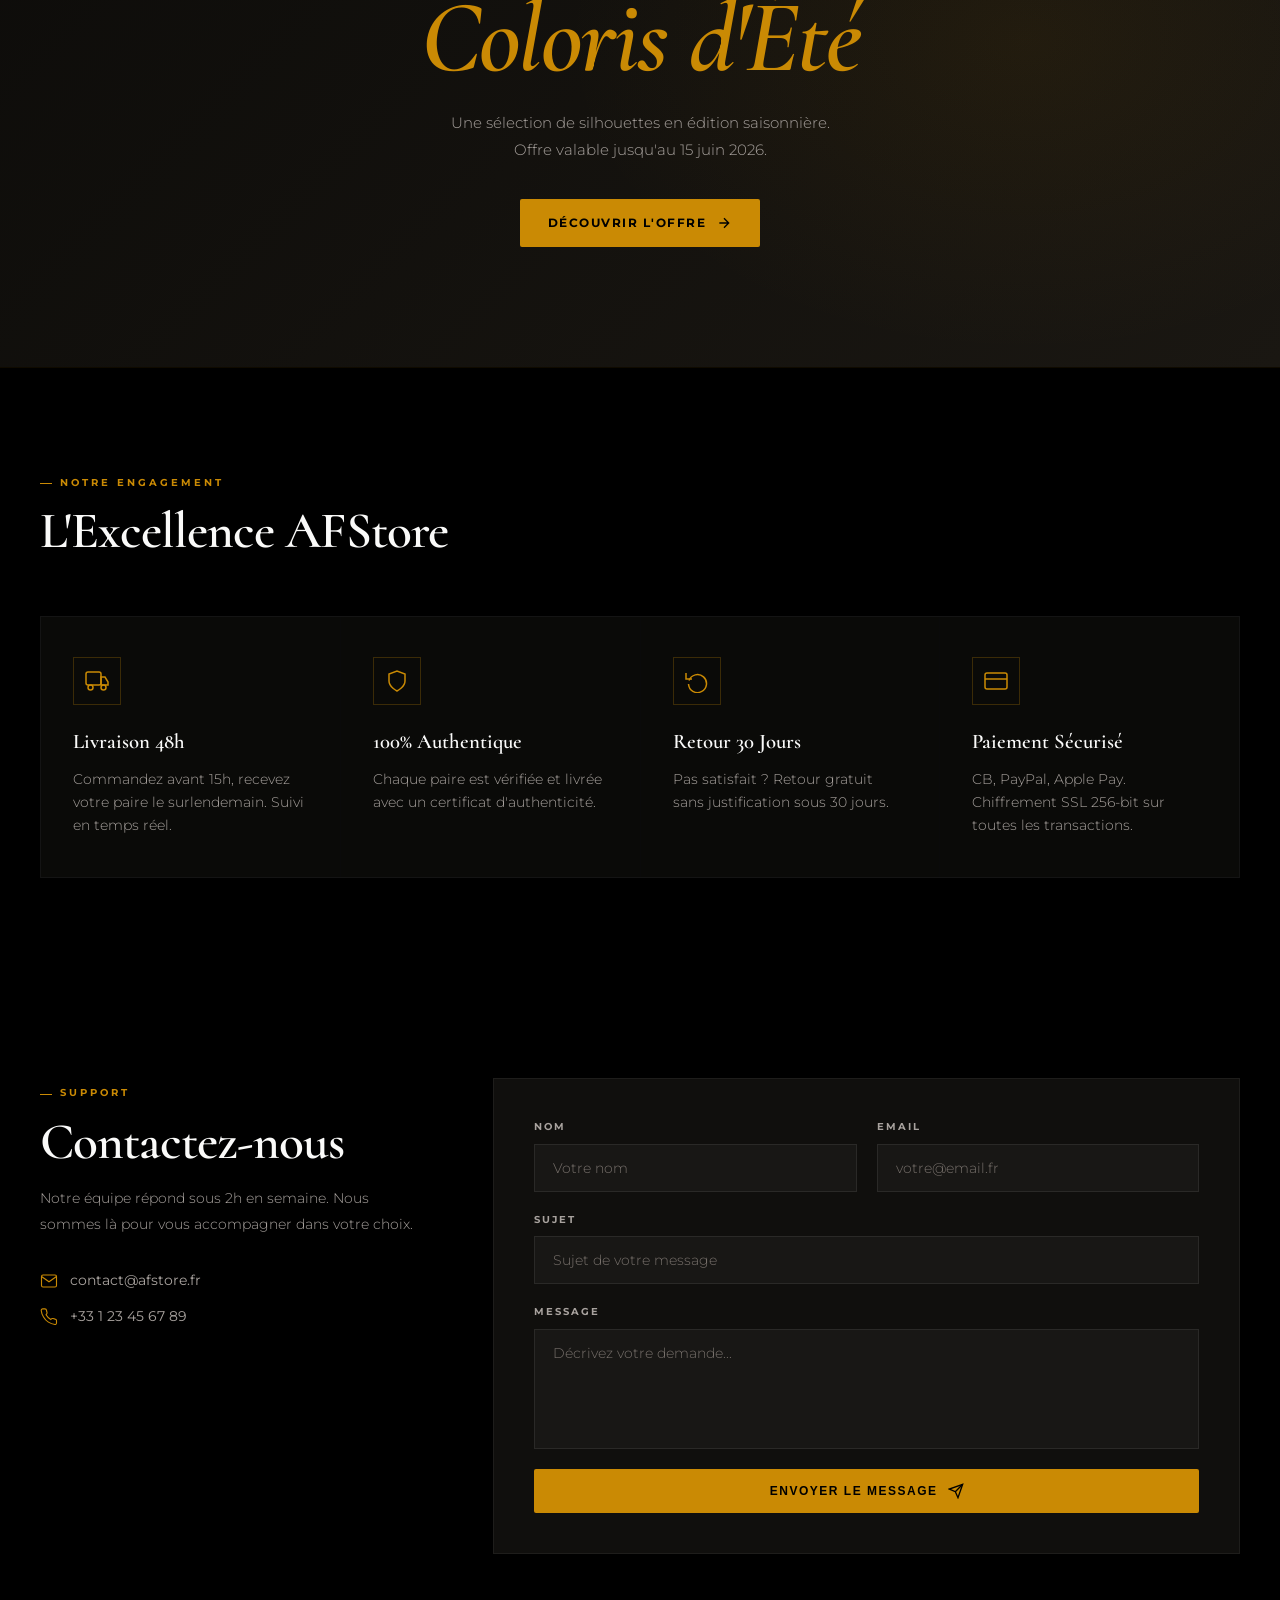
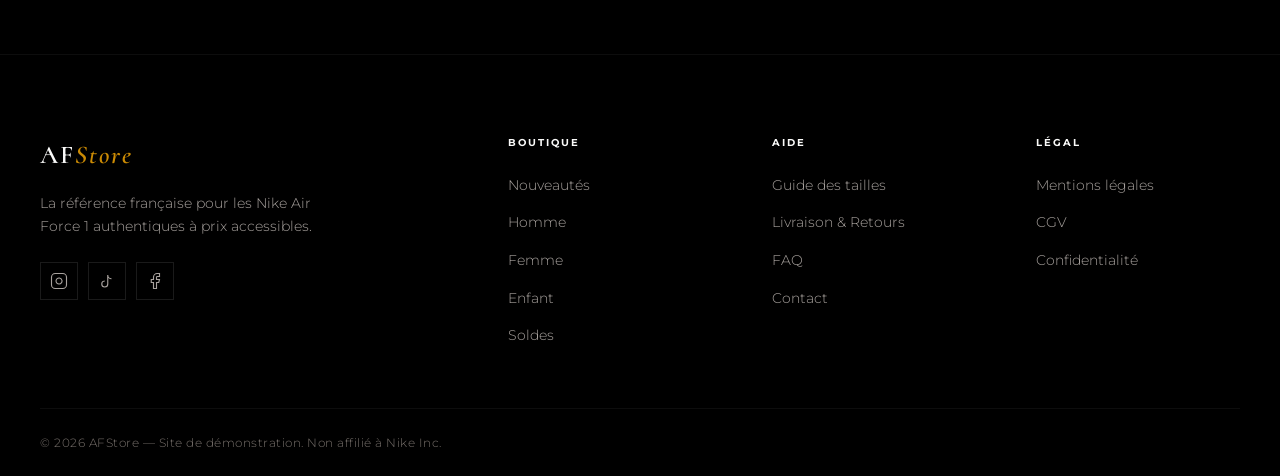
==== commit 3dd1d15e: "Redesign site to ultra-premium luxury level - Typography: Cormorant Garamond (display) + Montserrat " ====
--- a/index.html
+++ b/index.html
@@ -3,187 +3,274 @@
 <head>
   <meta charset="UTF-8" />
   <meta name="viewport" content="width=device-width, initial-scale=1.0" />
-  <title>AirForce Store — Sneakers Premium</title>
+  <title>AFStore — Nike Air Force 1 Premium</title>
+  <link rel="preconnect" href="https://fonts.googleapis.com" />
+  <link rel="preconnect" href="https://fonts.gstatic.com" crossorigin />
+  <link href="https://fonts.googleapis.com/css2?family=Cormorant:ital,wght@0,400;0,500;0,600;0,700;1,400;1,600&family=Montserrat:wght@300;400;500;600;700&display=swap" rel="stylesheet" />
   <link rel="stylesheet" href="style.css" />
-  <link href="https://fonts.googleapis.com/css2?family=Inter:wght@300;400;500;600;700;900&display=swap" rel="stylesheet" />
 </head>
 <body>
 
+  <!-- CURSOR -->
+  <div class="cursor" id="cursor"></div>
+  <div class="cursor-follower" id="cursor-follower"></div>
+
+  <!-- LOADER -->
+  <div class="loader" id="loader">
+    <div class="loader-inner">
+      <span class="loader-logo">AF<em>Store</em></span>
+      <div class="loader-bar"><div class="loader-progress" id="loader-progress"></div></div>
+    </div>
+  </div>
+
   <!-- NAVBAR -->
-  <nav class="navbar">
+  <nav class="navbar" id="navbar">
     <div class="nav-container">
-      <a href="#" class="logo">AF<span>Store</span></a>
-      <ul class="nav-links">
-        <li><a href="#nouveautes">Nouveautés</a></li>
-        <li><a href="#collection">Collection</a></li>
-        <li><a href="#promos">Promos</a></li>
-        <li><a href="#contact">Contact</a></li>
+      <a href="#" class="logo" aria-label="AFStore accueil">AF<em>Store</em></a>
+      <ul class="nav-links" role="navigation" aria-label="Navigation principale">
+        <li><a href="#collection" class="nav-link">Collection</a></li>
+        <li><a href="#nouveautes" class="nav-link">Nouveautés</a></li>
+        <li><a href="#promos" class="nav-link">Exclusivités</a></li>
+        <li><a href="#contact" class="nav-link">Contact</a></li>
       </ul>
       <div class="nav-actions">
-        <button class="cart-btn" onclick="toggleCart()">
-          🛒 <span class="cart-count" id="cart-count">0</span>
+        <button class="cart-btn" onclick="toggleCart()" aria-label="Ouvrir le panier">
+          <svg width="20" height="20" viewBox="0 0 24 24" fill="none" stroke="currentColor" stroke-width="1.5" stroke-linecap="round" stroke-linejoin="round" aria-hidden="true"><path d="M6 2 3 6v14a2 2 0 0 0 2 2h14a2 2 0 0 0 2-2V6l-3-4z"/><line x1="3" y1="6" x2="21" y2="6"/><path d="M16 10a4 4 0 0 1-8 0"/></svg>
+          <span class="cart-badge" id="cart-count" aria-live="polite">0</span>
         </button>
-        <button class="menu-toggle" onclick="toggleMenu()">☰</button>
+        <button class="menu-toggle" onclick="toggleMenu()" aria-label="Menu" aria-expanded="false">
+          <span></span><span></span>
+        </button>
       </div>
     </div>
   </nav>
 
   <!-- HERO -->
-  <section class="hero">
+  <section class="hero" id="hero">
+    <div class="hero-bg">
+      <div class="hero-grain"></div>
+      <div class="hero-gradient"></div>
+    </div>
     <div class="hero-content">
-      <span class="hero-badge">Livraison gratuite dès 60€</span>
-      <h1>Nike Air Force 1<br /><span>Les Classiques.</span><br />Prix Accessibles.</h1>
-      <p>Toutes les coloris, toutes les tailles. Authentique, livré chez vous en 48h.</p>
-      <div class="hero-btns">
-        <a href="#collection" class="btn-primary">Voir la Collection</a>
-        <a href="#promos" class="btn-outline">Offres du Moment</a>
-      </div>
-    </div>
-    <div class="hero-image">
-      <div class="shoe-showcase">
-        <div class="shoe-bg-circle"></div>
-        <img src="https://static.nike.com/a/images/c_limit,w_592,f_auto/t_product_v1/e6da41fa-1be4-4ce5-b89c-22be4f1f02d4/chaussure-air-force-1-07-pour-homme-JdLBJr.png" alt="Nike Air Force 1 Blanc" class="hero-shoe" />
-      </div>
-    </div>
-  </section>
-
-  <!-- STATS BAND -->
-  <div class="stats-band">
-    <div class="stat"><strong>+500</strong><span>Modèles disponibles</span></div>
-    <div class="stat"><strong>48h</strong><span>Livraison Express</span></div>
-    <div class="stat"><strong>100%</strong><span>Authentique Nike</span></div>
-    <div class="stat"><strong>4.9★</strong><span>Note clients</span></div>
-  </div>
+      <div class="hero-eyebrow">
+        <span class="eyebrow-line"></span>
+        <span>Collection 2026</span>
+        <span class="eyebrow-line"></span>
+      </div>
+      <h1 class="hero-title">
+        <span class="title-line" data-text="Nike">Nike</span>
+        <span class="title-line italic" data-text="Air Force 1">Air Force 1</span>
+      </h1>
+      <p class="hero-sub">Authenticité. Prestige. Prix accessibles.<br/>Livraison express 48h partout en France.</p>
+      <div class="hero-cta">
+        <a href="#collection" class="btn-gold">
+          <span>Explorer la Collection</span>
+          <svg width="16" height="16" viewBox="0 0 24 24" fill="none" stroke="currentColor" stroke-width="2" aria-hidden="true"><path d="M5 12h14M12 5l7 7-7 7"/></svg>
+        </a>
+        <a href="#promos" class="btn-ghost">Offres Exclusives</a>
+      </div>
+      <div class="hero-stats">
+        <div class="hero-stat"><strong>500+</strong><span>Modèles</span></div>
+        <div class="stat-divider" aria-hidden="true"></div>
+        <div class="hero-stat"><strong>48h</strong><span>Livraison</span></div>
+        <div class="stat-divider" aria-hidden="true"></div>
+        <div class="hero-stat"><strong>100%</strong><span>Authentique</span></div>
+      </div>
+    </div>
+    <div class="hero-visual">
+      <div class="shoe-stage">
+        <div class="stage-ring ring-1" aria-hidden="true"></div>
+        <div class="stage-ring ring-2" aria-hidden="true"></div>
+        <div class="stage-ring ring-3" aria-hidden="true"></div>
+        <div class="stage-glow" aria-hidden="true"></div>
+        <img
+          src="https://static.nike.com/a/images/c_limit,w_592,f_auto/t_product_v1/e6da41fa-1be4-4ce5-b89c-22be4f1f02d4/chaussure-air-force-1-07-pour-homme-JdLBJr.png"
+          alt="Nike Air Force 1 Blanc classique"
+          class="hero-shoe"
+          loading="eager"
+        />
+      </div>
+      <div class="hero-label" aria-hidden="true">
+        <span class="label-tag">— Icône Intemporelle</span>
+      </div>
+    </div>
+    <div class="hero-scroll" aria-hidden="true">
+      <div class="scroll-line"></div>
+      <span>Scroll</span>
+    </div>
+  </section>
 
   <!-- NOUVEAUTES -->
   <section class="section" id="nouveautes">
-    <div class="section-header">
-      <span class="tag">Arrivages</span>
-      <h2>Nouveautés</h2>
-      <p>Les dernières sorties disponibles maintenant</p>
-    </div>
-    <div class="products-grid" id="new-grid"></div>
+    <div class="section-intro">
+      <span class="section-tag">Arrivages</span>
+      <h2 class="section-title">Nouveautés</h2>
+      <p class="section-desc">Les dernières silhouettes disponibles immédiatement</p>
+    </div>
+    <div class="products-grid reveal-grid" id="new-grid" role="list"></div>
   </section>
 
   <!-- COLLECTION -->
-  <section class="section section-dark" id="collection">
-    <div class="section-header">
-      <span class="tag">Catalogue</span>
-      <h2>Toute la Collection</h2>
-      <p>Du classique au plus exclusif, trouvez votre paire</p>
-    </div>
-    <div class="filters">
+  <section class="section section-offset" id="collection">
+    <div class="section-intro">
+      <span class="section-tag">Catalogue</span>
+      <h2 class="section-title">La Collection</h2>
+      <p class="section-desc">Du classique au plus exclusif — trouvez votre paire</p>
+    </div>
+    <div class="filters" role="group" aria-label="Filtrer par catégorie">
       <button class="filter-btn active" onclick="filterProducts('all', this)">Tout</button>
       <button class="filter-btn" onclick="filterProducts('homme', this)">Homme</button>
       <button class="filter-btn" onclick="filterProducts('femme', this)">Femme</button>
       <button class="filter-btn" onclick="filterProducts('enfant', this)">Enfant</button>
       <button class="filter-btn" onclick="filterProducts('promo', this)">Promo</button>
     </div>
-    <div class="products-grid" id="main-grid"></div>
-  </section>
-
-  <!-- PROMO BANNER -->
-  <section class="promo-banner" id="promos">
-    <div class="promo-content">
-      <span class="promo-tag">Offre Limitée</span>
-      <h2>-30% sur les Coloris d'Été</h2>
-      <p>Profitez de nos prix cassés sur une sélection de modèles. Offre valable jusqu'au 15 juin.</p>
-      <a href="#collection" class="btn-primary">En Profiter</a>
-    </div>
-    <div class="promo-decoration">
-      <div class="deco-circle c1"></div>
-      <div class="deco-circle c2"></div>
-      <div class="deco-circle c3"></div>
-    </div>
-  </section>
-
-  <!-- POURQUOI NOUS -->
-  <section class="section" id="pourquoi">
-    <div class="section-header">
-      <span class="tag">Notre Engagement</span>
-      <h2>Pourquoi AFStore ?</h2>
+    <div class="products-grid reveal-grid" id="main-grid" role="list"></div>
+  </section>
+
+  <!-- PROMO EDITORIAL -->
+  <section class="editorial" id="promos">
+    <div class="editorial-bg" aria-hidden="true">
+      <div class="editorial-gradient"></div>
+    </div>
+    <div class="editorial-content">
+      <span class="section-tag">Offre Limitée</span>
+      <h2 class="editorial-title">−30%<br/><em>Coloris d'Été</em></h2>
+      <p>Une sélection de silhouettes en édition saisonnière.<br/>Offre valable jusqu'au 15 juin 2026.</p>
+      <a href="#collection" class="btn-gold">
+        <span>Découvrir l'Offre</span>
+        <svg width="16" height="16" viewBox="0 0 24 24" fill="none" stroke="currentColor" stroke-width="2" aria-hidden="true"><path d="M5 12h14M12 5l7 7-7 7"/></svg>
+      </a>
+    </div>
+  </section>
+
+  <!-- GARANTIES -->
+  <section class="section" id="garanties">
+    <div class="section-intro">
+      <span class="section-tag">Notre Engagement</span>
+      <h2 class="section-title">L'Excellence AFStore</h2>
     </div>
     <div class="features-grid">
       <div class="feature-card">
-        <div class="feature-icon">🚚</div>
+        <div class="feature-icon-wrap" aria-hidden="true">
+          <svg width="24" height="24" viewBox="0 0 24 24" fill="none" stroke="currentColor" stroke-width="1.5"><rect x="1" y="3" width="15" height="13" rx="2"/><path d="M16 8h4l3 5v3h-7V8z"/><circle cx="5.5" cy="18.5" r="2.5"/><circle cx="18.5" cy="18.5" r="2.5"/></svg>
+        </div>
         <h3>Livraison 48h</h3>
-        <p>Commandez avant 15h, recevez votre paire le surlendemain. Suivi en temps réel inclus.</p>
+        <p>Commandez avant 15h, recevez votre paire le surlendemain. Suivi en temps réel.</p>
       </div>
       <div class="feature-card">
-        <div class="feature-icon">✅</div>
+        <div class="feature-icon-wrap" aria-hidden="true">
+          <svg width="24" height="24" viewBox="0 0 24 24" fill="none" stroke="currentColor" stroke-width="1.5"><path d="M12 22s8-4 8-10V5l-8-3-8 3v7c0 6 8 10 8 10z"/></svg>
+        </div>
         <h3>100% Authentique</h3>
-        <p>Toutes nos paires sont vérifiées et certifiées. Certificat d'authenticité fourni.</p>
+        <p>Chaque paire est vérifiée et livrée avec un certificat d'authenticité.</p>
       </div>
       <div class="feature-card">
-        <div class="feature-icon">↩️</div>
-        <h3>Retour 30 jours</h3>
-        <p>Pas satisfait ? Retournez votre commande sans frais sous 30 jours.</p>
+        <div class="feature-icon-wrap" aria-hidden="true">
+          <svg width="24" height="24" viewBox="0 0 24 24" fill="none" stroke="currentColor" stroke-width="1.5"><polyline points="1 4 1 10 7 10"/><path d="M3.51 15a9 9 0 1 0 .49-3.39"/></svg>
+        </div>
+        <h3>Retour 30 Jours</h3>
+        <p>Pas satisfait ? Retour gratuit sans justification sous 30 jours.</p>
       </div>
       <div class="feature-card">
-        <div class="feature-icon">💳</div>
+        <div class="feature-icon-wrap" aria-hidden="true">
+          <svg width="24" height="24" viewBox="0 0 24 24" fill="none" stroke="currentColor" stroke-width="1.5"><rect x="1" y="4" width="22" height="16" rx="2" ry="2"/><line x1="1" y1="10" x2="23" y2="10"/></svg>
+        </div>
         <h3>Paiement Sécurisé</h3>
-        <p>CB, PayPal, Apple Pay. Vos données sont protégées par chiffrement SSL.</p>
+        <p>CB, PayPal, Apple Pay. Chiffrement SSL 256-bit sur toutes les transactions.</p>
       </div>
     </div>
   </section>
 
   <!-- CONTACT -->
-  <section class="section section-dark" id="contact">
-    <div class="section-header">
-      <span class="tag">Support</span>
-      <h2>Contactez-nous</h2>
-      <p>Notre équipe répond sous 2h en semaine</p>
-    </div>
-    <form class="contact-form" onsubmit="submitForm(event)">
-      <div class="form-row">
-        <input type="text" placeholder="Votre nom" required />
-        <input type="email" placeholder="Votre email" required />
-      </div>
-      <input type="text" placeholder="Sujet" required />
-      <textarea placeholder="Votre message..." rows="5" required></textarea>
-      <button type="submit" class="btn-primary">Envoyer le message</button>
-    </form>
+  <section class="section" id="contact">
+    <div class="contact-wrap">
+      <div class="contact-info">
+        <span class="section-tag">Support</span>
+        <h2 class="section-title">Contactez-nous</h2>
+        <p>Notre équipe répond sous 2h en semaine. Nous sommes là pour vous accompagner dans votre choix.</p>
+        <ul class="contact-details" role="list">
+          <li>
+            <svg width="18" height="18" viewBox="0 0 24 24" fill="none" stroke="currentColor" stroke-width="1.5" aria-hidden="true"><path d="M4 4h16c1.1 0 2 .9 2 2v12c0 1.1-.9 2-2 2H4c-1.1 0-2-.9-2-2V6c0-1.1.9-2 2-2z"/><polyline points="22,6 12,13 2,6"/></svg>
+            contact@afstore.fr
+          </li>
+          <li>
+            <svg width="18" height="18" viewBox="0 0 24 24" fill="none" stroke="currentColor" stroke-width="1.5" aria-hidden="true"><path d="M22 16.92v3a2 2 0 0 1-2.18 2 19.79 19.79 0 0 1-8.63-3.07A19.5 19.5 0 0 1 4.69 12a19.79 19.79 0 0 1-3.07-8.67A2 2 0 0 1 3.6 1.18h3a2 2 0 0 1 2 1.72 12.84 12.84 0 0 0 .7 2.81 2 2 0 0 1-.45 2.11L8.09 9a16 16 0 0 0 6.29 6.29l.76-.76a2 2 0 0 1 2.11-.45 12.84 12.84 0 0 0 2.81.7A2 2 0 0 1 22 16.92z"/></svg>
+            +33 1 23 45 67 89
+          </li>
+        </ul>
+      </div>
+      <form class="contact-form glass-form" onsubmit="submitForm(event)" novalidate>
+        <div class="form-row">
+          <div class="form-group">
+            <label for="contact-name">Nom</label>
+            <input id="contact-name" type="text" placeholder="Votre nom" required autocomplete="name" />
+          </div>
+          <div class="form-group">
+            <label for="contact-email">Email</label>
+            <input id="contact-email" type="email" placeholder="votre@email.fr" required autocomplete="email" />
+          </div>
+        </div>
+        <div class="form-group">
+          <label for="contact-subject">Sujet</label>
+          <input id="contact-subject" type="text" placeholder="Sujet de votre message" required />
+        </div>
+        <div class="form-group">
+          <label for="contact-message">Message</label>
+          <textarea id="contact-message" placeholder="Décrivez votre demande..." rows="5" required></textarea>
+        </div>
+        <button type="submit" class="btn-gold w-full">
+          <span>Envoyer le Message</span>
+          <svg width="16" height="16" viewBox="0 0 24 24" fill="none" stroke="currentColor" stroke-width="2" aria-hidden="true"><line x1="22" y1="2" x2="11" y2="13"/><polygon points="22 2 15 22 11 13 2 9 22 2"/></svg>
+        </button>
+      </form>
+    </div>
   </section>
 
   <!-- FOOTER -->
   <footer class="footer">
-    <div class="footer-container">
+    <div class="footer-top">
       <div class="footer-brand">
-        <a href="#" class="logo">AF<span>Store</span></a>
-        <p>Le meilleur endroit pour acheter vos Nike Air Force 1 à prix abordables.</p>
-        <div class="socials">
-          <a href="#">Instagram</a>
-          <a href="#">TikTok</a>
-          <a href="#">Facebook</a>
-        </div>
-      </div>
-      <div class="footer-links">
+        <a href="#" class="logo" aria-label="AFStore">AF<em>Store</em></a>
+        <p>La référence française pour les Nike Air Force 1 authentiques à prix accessibles.</p>
+        <div class="socials" role="list">
+          <a href="#" class="social-link" role="listitem" aria-label="Instagram">
+            <svg width="18" height="18" viewBox="0 0 24 24" fill="none" stroke="currentColor" stroke-width="1.5" aria-hidden="true"><rect x="2" y="2" width="20" height="20" rx="5" ry="5"/><path d="M16 11.37A4 4 0 1 1 12.63 8 4 4 0 0 1 16 11.37z"/><line x1="17.5" y1="6.5" x2="17.51" y2="6.5"/></svg>
+          </a>
+          <a href="#" class="social-link" role="listitem" aria-label="TikTok">
+            <svg width="18" height="18" viewBox="0 0 24 24" fill="none" stroke="currentColor" stroke-width="1.5" aria-hidden="true"><path d="M9 12a4 4 0 1 0 4 4V4a5 5 0 0 0 5 5"/></svg>
+          </a>
+          <a href="#" class="social-link" role="listitem" aria-label="Facebook">
+            <svg width="18" height="18" viewBox="0 0 24 24" fill="none" stroke="currentColor" stroke-width="1.5" aria-hidden="true"><path d="M18 2h-3a5 5 0 0 0-5 5v3H7v4h3v8h4v-8h3l1-4h-4V7a1 1 0 0 1 1-1h3z"/></svg>
+          </a>
+        </div>
+      </div>
+      <nav class="footer-nav" aria-label="Liens boutique">
         <h4>Boutique</h4>
-        <ul>
+        <ul role="list">
           <li><a href="#">Nouveautés</a></li>
           <li><a href="#">Homme</a></li>
           <li><a href="#">Femme</a></li>
           <li><a href="#">Enfant</a></li>
           <li><a href="#">Soldes</a></li>
         </ul>
-      </div>
-      <div class="footer-links">
+      </nav>
+      <nav class="footer-nav" aria-label="Aide et support">
         <h4>Aide</h4>
-        <ul>
+        <ul role="list">
           <li><a href="#">Guide des tailles</a></li>
-          <li><a href="#">Livraison & Retours</a></li>
+          <li><a href="#">Livraison &amp; Retours</a></li>
           <li><a href="#">FAQ</a></li>
           <li><a href="#">Contact</a></li>
         </ul>
-      </div>
-      <div class="footer-links">
+      </nav>
+      <nav class="footer-nav" aria-label="Informations légales">
         <h4>Légal</h4>
-        <ul>
+        <ul role="list">
           <li><a href="#">Mentions légales</a></li>
           <li><a href="#">CGV</a></li>
           <li><a href="#">Confidentialité</a></li>
         </ul>
-      </div>
+      </nav>
     </div>
     <div class="footer-bottom">
       <p>© 2026 AFStore — Site de démonstration. Non affilié à Nike Inc.</p>
@@ -191,23 +278,34 @@
   </footer>
 
   <!-- CART PANEL -->
-  <div class="cart-overlay" id="cart-overlay" onclick="toggleCart()"></div>
-  <div class="cart-panel" id="cart-panel">
+  <div class="cart-overlay" id="cart-overlay" onclick="toggleCart()" role="presentation"></div>
+  <aside class="cart-panel" id="cart-panel" aria-label="Panier">
     <div class="cart-header">
       <h3>Mon Panier</h3>
-      <button onclick="toggleCart()">✕</button>
-    </div>
-    <div class="cart-items" id="cart-items">
-      <div class="cart-empty">Votre panier est vide</div>
-    </div>
-    <div class="cart-footer" id="cart-footer" style="display:none">
-      <div class="cart-total">Total : <strong id="cart-total">0€</strong></div>
-      <button class="btn-primary w-full" onclick="checkout()">Commander</button>
-    </div>
-  </div>
+      <button class="cart-close" onclick="toggleCart()" aria-label="Fermer le panier">
+        <svg width="20" height="20" viewBox="0 0 24 24" fill="none" stroke="currentColor" stroke-width="2" aria-hidden="true"><line x1="18" y1="6" x2="6" y2="18"/><line x1="6" y1="6" x2="18" y2="18"/></svg>
+      </button>
+    </div>
+    <div class="cart-items" id="cart-items" role="list">
+      <div class="cart-empty" aria-live="polite">
+        <svg width="48" height="48" viewBox="0 0 24 24" fill="none" stroke="currentColor" stroke-width="1" aria-hidden="true"><path d="M6 2 3 6v14a2 2 0 0 0 2 2h14a2 2 0 0 0 2-2V6l-3-4z"/><line x1="3" y1="6" x2="21" y2="6"/><path d="M16 10a4 4 0 0 1-8 0"/></svg>
+        <p>Votre panier est vide</p>
+      </div>
+    </div>
+    <div class="cart-footer" id="cart-footer" hidden>
+      <div class="cart-total">
+        <span>Total</span>
+        <strong id="cart-total">0,00 €</strong>
+      </div>
+      <button class="btn-gold w-full" onclick="checkout()">
+        <span>Commander</span>
+        <svg width="16" height="16" viewBox="0 0 24 24" fill="none" stroke="currentColor" stroke-width="2" aria-hidden="true"><path d="M5 12h14M12 5l7 7-7 7"/></svg>
+      </button>
+    </div>
+  </aside>
 
   <!-- TOAST -->
-  <div class="toast" id="toast"></div>
+  <div class="toast" id="toast" role="status" aria-live="polite"></div>
 
   <script src="app.js"></script>
 </body>
--- a/style.css
+++ b/style.css
@@ -1,348 +1,611 @@
+/* ============================================================
+   AFStore Premium — Design System
+   Palette: Deep Black + Warm Stone + Gold
+   Typography: Cormorant (display) + Montserrat (body)
+   ============================================================ */
+
 *, *::before, *::after { box-sizing: border-box; margin: 0; padding: 0; }
 
 :root {
-  --black: #0a0a0a;
-  --dark: #111111;
-  --dark2: #1a1a1a;
-  --gray: #2a2a2a;
-  --light-gray: #f5f5f5;
-  --white: #ffffff;
-  --accent: #e8ff00;
-  --accent2: #ff4d00;
-  --text: #ffffff;
-  --text-muted: #999999;
-  --radius: 16px;
-  --radius-sm: 8px;
-}
-
-html { scroll-behavior: smooth; }
+  --black:      #000000;
+  --deep:       #0A0A08;
+  --dark:       #111110;
+  --stone:      #1C1917;
+  --stone-2:    #292524;
+  --stone-3:    #44403C;
+  --stone-muted:#78716C;
+  --gold:       #CA8A04;
+  --gold-light: #EAB308;
+  --gold-pale:  #FEF3C7;
+  --white:      #FAFAF9;
+  --text:       #E7E5E4;
+  --text-muted: #A8A29E;
+  --radius:     12px;
+  --radius-lg:  20px;
+  --navbar-h:   72px;
+  --transition: cubic-bezier(0.4, 0, 0.2, 1);
+}
+
+html { scroll-behavior: smooth; font-size: 16px; }
 
 body {
-  font-family: 'Inter', sans-serif;
+  font-family: 'Montserrat', sans-serif;
   background: var(--black);
-  color: var(--white);
+  color: var(--text);
   line-height: 1.6;
   overflow-x: hidden;
-}
-
-/* ===== NAVBAR ===== */
+  cursor: none;
+}
+
+/* ── Custom Cursor ─────────────────────────────────────────── */
+.cursor {
+  width: 8px; height: 8px;
+  background: var(--gold);
+  border-radius: 50%;
+  position: fixed;
+  top: 0; left: 0;
+  pointer-events: none;
+  z-index: 9999;
+  transform: translate(-50%, -50%);
+  transition: transform 0.1s var(--transition), width 0.2s, height 0.2s, background 0.2s;
+}
+
+.cursor-follower {
+  width: 32px; height: 32px;
+  border: 1px solid rgba(202,138,4,0.5);
+  border-radius: 50%;
+  position: fixed;
+  top: 0; left: 0;
+  pointer-events: none;
+  z-index: 9998;
+  transform: translate(-50%, -50%);
+  transition: transform 0.18s var(--transition), width 0.2s, height 0.2s, opacity 0.2s;
+}
+
+body:has(.cart-panel.open) .cursor,
+body:has(.cart-panel.open) .cursor-follower { display: none; }
+
+/* ── Page Loader ───────────────────────────────────────────── */
+.loader {
+  position: fixed; inset: 0;
+  background: var(--black);
+  z-index: 9000;
+  display: flex; align-items: center; justify-content: center;
+  transition: opacity 0.6s var(--transition), visibility 0.6s;
+}
+
+.loader.hidden { opacity: 0; visibility: hidden; pointer-events: none; }
+
+.loader-inner { text-align: center; }
+
+.loader-logo {
+  font-family: 'Cormorant', serif;
+  font-size: 2.5rem;
+  font-weight: 600;
+  color: var(--white);
+  display: block;
+  margin-bottom: 24px;
+  letter-spacing: 2px;
+}
+.loader-logo em { color: var(--gold); font-style: italic; }
+
+.loader-bar {
+  width: 160px; height: 1px;
+  background: var(--stone-2);
+  margin: 0 auto;
+  overflow: hidden;
+}
+
+.loader-progress {
+  height: 100%;
+  background: var(--gold);
+  width: 0;
+  transition: width 1.2s var(--transition);
+}
+
+/* ── Navbar ────────────────────────────────────────────────── */
 .navbar {
   position: fixed;
   top: 0; left: 0; right: 0;
-  z-index: 1000;
-  background: rgba(10, 10, 10, 0.85);
-  backdrop-filter: blur(20px);
-  border-bottom: 1px solid rgba(255,255,255,0.08);
+  z-index: 500;
+  height: var(--navbar-h);
+  transition: background 0.4s var(--transition), border-color 0.4s;
+}
+
+.navbar.scrolled {
+  background: rgba(0,0,0,0.88);
+  backdrop-filter: blur(24px) saturate(1.5);
+  -webkit-backdrop-filter: blur(24px) saturate(1.5);
+  border-bottom: 1px solid rgba(202,138,4,0.12);
 }
 
 .nav-container {
-  max-width: 1280px;
+  max-width: 1440px;
   margin: 0 auto;
-  padding: 0 24px;
-  height: 64px;
+  padding: 0 40px;
+  height: 100%;
   display: flex;
   align-items: center;
   justify-content: space-between;
-  gap: 32px;
+  gap: 40px;
 }
 
 .logo {
-  font-size: 1.5rem;
-  font-weight: 900;
+  font-family: 'Cormorant', serif;
+  font-size: 1.6rem;
+  font-weight: 600;
   color: var(--white);
   text-decoration: none;
-  letter-spacing: -0.5px;
-}
-.logo span { color: var(--accent); }
+  letter-spacing: 2px;
+  white-space: nowrap;
+}
+.logo em { color: var(--gold); font-style: italic; }
 
 .nav-links {
   display: flex;
-  gap: 32px;
+  gap: 40px;
   list-style: none;
 }
-.nav-links a {
+
+.nav-link {
   color: var(--text-muted);
   text-decoration: none;
-  font-size: 0.9rem;
+  font-size: 0.75rem;
   font-weight: 500;
+  letter-spacing: 1.5px;
+  text-transform: uppercase;
   transition: color 0.2s;
-}
-.nav-links a:hover { color: var(--white); }
-
-.nav-actions { display: flex; align-items: center; gap: 12px; }
+  position: relative;
+  padding-bottom: 2px;
+}
+
+.nav-link::after {
+  content: '';
+  position: absolute;
+  bottom: -2px; left: 0; right: 100%;
+  height: 1px;
+  background: var(--gold);
+  transition: right 0.3s var(--transition);
+}
+
+.nav-link:hover { color: var(--white); }
+.nav-link:hover::after { right: 0; }
+
+.nav-actions { display: flex; align-items: center; gap: 16px; }
 
 .cart-btn {
-  background: var(--gray);
-  border: none;
-  color: var(--white);
-  padding: 8px 16px;
-  border-radius: 20px;
+  position: relative;
+  background: none; border: none;
+  color: var(--text-muted);
   cursor: pointer;
-  font-size: 0.9rem;
-  font-weight: 600;
-  transition: background 0.2s;
-  display: flex; align-items: center; gap: 6px;
-}
-.cart-btn:hover { background: var(--accent); color: var(--black); }
-
-.cart-count {
-  background: var(--accent);
+  padding: 8px;
+  display: flex; align-items: center; justify-content: center;
+  transition: color 0.2s;
+}
+.cart-btn:hover { color: var(--gold); }
+
+.cart-badge {
+  position: absolute;
+  top: 0; right: 0;
+  background: var(--gold);
   color: var(--black);
+  font-size: 0.65rem;
+  font-weight: 700;
+  width: 16px; height: 16px;
   border-radius: 50%;
-  width: 20px; height: 20px;
-  display: inline-flex; align-items: center; justify-content: center;
-  font-size: 0.75rem; font-weight: 700;
+  display: flex; align-items: center; justify-content: center;
+  line-height: 1;
 }
 
 .menu-toggle {
   display: none;
+  flex-direction: column;
+  gap: 5px;
   background: none; border: none;
-  color: var(--white); font-size: 1.4rem; cursor: pointer;
-}
-
-/* ===== HERO ===== */
+  cursor: pointer; padding: 8px;
+}
+.menu-toggle span {
+  display: block;
+  width: 22px; height: 1px;
+  background: var(--white);
+  transition: transform 0.3s, opacity 0.3s;
+}
+
+/* ── Hero ──────────────────────────────────────────────────── */
 .hero {
   min-height: 100vh;
-  display: flex;
+  display: grid;
+  grid-template-columns: 1fr 1fr;
   align-items: center;
-  padding: 80px 24px 40px;
-  max-width: 1280px;
+  max-width: 1440px;
   margin: 0 auto;
+  padding: calc(var(--navbar-h) + 40px) 40px 80px;
   gap: 60px;
-}
-
-.hero-content { flex: 1; }
-
-.hero-badge {
-  display: inline-block;
-  background: rgba(232,255,0,0.15);
-  color: var(--accent);
-  border: 1px solid rgba(232,255,0,0.3);
-  padding: 6px 16px;
-  border-radius: 20px;
-  font-size: 0.8rem;
-  font-weight: 600;
-  margin-bottom: 24px;
-  letter-spacing: 0.5px;
-}
-
-.hero-content h1 {
-  font-size: clamp(2.5rem, 6vw, 5rem);
-  font-weight: 900;
-  line-height: 1.05;
+  position: relative;
+}
+
+.hero-bg {
+  position: fixed;
+  inset: 0;
+  z-index: -1;
+  pointer-events: none;
+}
+
+.hero-grain {
+  position: absolute; inset: 0;
+  background-image: url("data:image/svg+xml,%3Csvg viewBox='0 0 256 256' xmlns='http://www.w3.org/2000/svg'%3E%3Cfilter id='noise'%3E%3CfeTurbulence type='fractalNoise' baseFrequency='0.9' numOctaves='4' stitchTiles='stitch'/%3E%3C/filter%3E%3Crect width='100%25' height='100%25' filter='url(%23noise)' opacity='0.03'/%3E%3C/svg%3E");
+  opacity: 0.4;
+}
+
+.hero-gradient {
+  position: absolute; inset: 0;
+  background:
+    radial-gradient(ellipse 80% 60% at 70% 40%, rgba(202,138,4,0.06) 0%, transparent 60%),
+    radial-gradient(ellipse 60% 80% at 20% 80%, rgba(28,25,23,0.8) 0%, transparent 60%);
+}
+
+.hero-eyebrow {
+  display: flex;
+  align-items: center;
+  gap: 12px;
+  margin-bottom: 20px;
+  color: var(--gold);
+  font-size: 0.7rem;
+  font-weight: 600;
+  letter-spacing: 3px;
+  text-transform: uppercase;
+}
+
+.eyebrow-line {
+  flex: 1;
+  max-width: 40px;
+  height: 1px;
+  background: var(--gold);
+  opacity: 0.5;
+}
+
+.hero-title {
+  font-family: 'Cormorant', serif;
+  font-size: clamp(4rem, 8vw, 8rem);
+  font-weight: 600;
+  line-height: 0.95;
   letter-spacing: -2px;
-  margin-bottom: 20px;
-}
-.hero-content h1 span { color: var(--accent); }
-
-.hero-content p {
-  color: var(--text-muted);
-  font-size: 1.1rem;
-  margin-bottom: 36px;
-  max-width: 460px;
-}
-
-.hero-btns { display: flex; gap: 16px; flex-wrap: wrap; }
-
-.btn-primary {
-  background: var(--accent);
+  color: var(--white);
+  margin-bottom: 28px;
+  overflow: hidden;
+}
+
+.title-line {
+  display: block;
+  transform: translateY(100%);
+  opacity: 0;
+  animation: slideUp 0.8s var(--transition) forwards;
+}
+
+.title-line:nth-child(2) { animation-delay: 0.15s; }
+
+.title-line.italic {
+  font-style: italic;
+  color: transparent;
+  -webkit-text-stroke: 1px rgba(202,138,4,0.6);
+}
+
+@keyframes slideUp {
+  to { transform: translateY(0); opacity: 1; }
+}
+
+.hero-sub {
+  color: var(--text-muted);
+  font-size: 0.95rem;
+  font-weight: 300;
+  line-height: 1.8;
+  margin-bottom: 40px;
+  max-width: 420px;
+}
+
+.hero-cta {
+  display: flex;
+  gap: 16px;
+  flex-wrap: wrap;
+  margin-bottom: 56px;
+}
+
+.btn-gold {
+  display: inline-flex;
+  align-items: center;
+  gap: 10px;
+  background: var(--gold);
   color: var(--black);
   padding: 14px 28px;
-  border-radius: 40px;
-  font-weight: 700;
-  font-size: 0.95rem;
-  text-decoration: none;
-  border: none;
-  cursor: pointer;
-  transition: transform 0.2s, box-shadow 0.2s;
-  display: inline-block;
-}
-.btn-primary:hover {
-  transform: translateY(-2px);
-  box-shadow: 0 8px 30px rgba(232,255,0,0.35);
-}
-
-.btn-outline {
-  background: transparent;
-  color: var(--white);
-  padding: 14px 28px;
-  border-radius: 40px;
-  font-weight: 600;
-  font-size: 0.95rem;
-  text-decoration: none;
-  border: 1px solid rgba(255,255,255,0.25);
-  transition: border-color 0.2s, background 0.2s;
-}
-.btn-outline:hover {
-  border-color: var(--white);
-  background: rgba(255,255,255,0.06);
-}
-
-.hero-image {
-  flex: 1;
-  display: flex;
-  justify-content: center;
-  align-items: center;
-}
-
-.shoe-showcase {
-  position: relative;
-  width: 480px; height: 480px;
-  display: flex; align-items: center; justify-content: center;
-}
-
-.shoe-bg-circle {
-  position: absolute;
-  width: 360px; height: 360px;
-  border-radius: 50%;
-  background: radial-gradient(circle, rgba(232,255,0,0.15) 0%, transparent 70%);
-  animation: pulse 3s ease-in-out infinite;
-}
-
-@keyframes pulse {
-  0%, 100% { transform: scale(1); opacity: 0.6; }
-  50% { transform: scale(1.1); opacity: 1; }
-}
-
-.hero-shoe {
-  width: 420px;
-  max-width: 100%;
-  filter: drop-shadow(0 30px 60px rgba(0,0,0,0.8));
-  animation: float 4s ease-in-out infinite;
-  position: relative; z-index: 1;
-}
-
-@keyframes float {
-  0%, 100% { transform: translateY(0px) rotate(-5deg); }
-  50% { transform: translateY(-20px) rotate(-3deg); }
-}
-
-/* ===== STATS BAND ===== */
-.stats-band {
-  background: var(--dark2);
-  border-top: 1px solid rgba(255,255,255,0.06);
-  border-bottom: 1px solid rgba(255,255,255,0.06);
-  display: flex;
-  justify-content: center;
-  flex-wrap: wrap;
-  gap: 0;
-}
-
-.stat {
-  display: flex;
-  flex-direction: column;
-  align-items: center;
-  padding: 28px 48px;
-  border-right: 1px solid rgba(255,255,255,0.06);
-}
-.stat:last-child { border-right: none; }
-
-.stat strong {
-  font-size: 2rem;
-  font-weight: 900;
-  color: var(--accent);
-  line-height: 1;
-}
-.stat span {
-  font-size: 0.8rem;
-  color: var(--text-muted);
-  margin-top: 4px;
-}
-
-/* ===== SECTIONS ===== */
-.section {
-  padding: 80px 24px;
-  max-width: 1280px;
-  margin: 0 auto;
-}
-
-.section-dark {
-  max-width: 100%;
-  background: var(--dark2);
-  padding: 80px 24px;
-}
-
-.section-dark > * { max-width: 1280px; margin-left: auto; margin-right: auto; }
-
-.section-header {
-  text-align: center;
-  margin-bottom: 48px;
-}
-
-.tag {
-  display: inline-block;
-  background: rgba(232,255,0,0.12);
-  color: var(--accent);
+  border-radius: 2px;
   font-size: 0.75rem;
   font-weight: 700;
   letter-spacing: 1.5px;
   text-transform: uppercase;
-  padding: 5px 14px;
-  border-radius: 20px;
+  text-decoration: none;
+  border: none;
+  cursor: pointer;
+  transition: background 0.25s var(--transition), transform 0.2s, box-shadow 0.25s;
+  white-space: nowrap;
+}
+
+.btn-gold:hover {
+  background: var(--gold-light);
+  transform: translateY(-1px);
+  box-shadow: 0 12px 32px rgba(202,138,4,0.3);
+}
+
+.btn-ghost {
+  display: inline-flex;
+  align-items: center;
+  padding: 14px 28px;
+  border-radius: 2px;
+  border: 1px solid rgba(255,255,255,0.15);
+  color: var(--text-muted);
+  font-size: 0.75rem;
+  font-weight: 600;
+  letter-spacing: 1.5px;
+  text-transform: uppercase;
+  text-decoration: none;
+  transition: border-color 0.25s, color 0.25s, background 0.25s;
+  white-space: nowrap;
+  cursor: pointer;
+}
+.btn-ghost:hover {
+  border-color: rgba(202,138,4,0.4);
+  color: var(--gold-pale);
+  background: rgba(202,138,4,0.05);
+}
+
+.hero-stats {
+  display: flex;
+  align-items: center;
+  gap: 28px;
+}
+
+.hero-stat {
+  display: flex;
+  flex-direction: column;
+  gap: 2px;
+}
+
+.hero-stat strong {
+  font-family: 'Cormorant', serif;
+  font-size: 1.8rem;
+  font-weight: 600;
+  color: var(--white);
+  line-height: 1;
+}
+
+.hero-stat span {
+  font-size: 0.7rem;
+  font-weight: 500;
+  letter-spacing: 1px;
+  text-transform: uppercase;
+  color: var(--text-muted);
+}
+
+.stat-divider {
+  width: 1px;
+  height: 32px;
+  background: rgba(255,255,255,0.1);
+}
+
+/* ── Shoe Stage ────────────────────────────────────────────── */
+.hero-visual {
+  position: relative;
+  display: flex;
+  align-items: center;
+  justify-content: center;
+}
+
+.shoe-stage {
+  position: relative;
+  width: 520px; height: 520px;
+  display: flex; align-items: center; justify-content: center;
+}
+
+.stage-ring {
+  position: absolute;
+  border-radius: 50%;
+  border: 1px solid rgba(202,138,4,0.08);
+  animation: spin 20s linear infinite;
+}
+
+.ring-1 { width: 420px; height: 420px; animation-direction: normal; }
+.ring-2 { width: 340px; height: 340px; animation-direction: reverse; animation-duration: 14s; }
+.ring-3 { width: 260px; height: 260px; animation-duration: 30s; }
+
+@keyframes spin {
+  to { transform: rotate(360deg); }
+}
+
+.stage-glow {
+  position: absolute;
+  width: 300px; height: 300px;
+  border-radius: 50%;
+  background: radial-gradient(circle, rgba(202,138,4,0.12) 0%, transparent 70%);
+  animation: breathe 4s ease-in-out infinite;
+}
+
+@keyframes breathe {
+  0%, 100% { transform: scale(1); opacity: 0.7; }
+  50% { transform: scale(1.2); opacity: 1; }
+}
+
+.hero-shoe {
+  width: 440px;
+  max-width: 90%;
+  filter: drop-shadow(0 40px 80px rgba(0,0,0,0.9)) drop-shadow(0 0 40px rgba(202,138,4,0.08));
+  animation: floatShoe 5s ease-in-out infinite;
+  position: relative; z-index: 1;
+  transform-origin: center center;
+}
+
+@keyframes floatShoe {
+  0%, 100% { transform: translateY(0) rotate(-6deg); }
+  50% { transform: translateY(-24px) rotate(-4deg); }
+}
+
+.hero-label {
+  position: absolute;
+  bottom: 20px; right: 0;
+}
+
+.label-tag {
+  font-size: 0.7rem;
+  font-weight: 500;
+  letter-spacing: 2px;
+  text-transform: uppercase;
+  color: var(--gold);
+  opacity: 0.7;
+}
+
+.hero-scroll {
+  position: absolute;
+  bottom: 30px; left: 40px;
+  display: flex;
+  flex-direction: column;
+  align-items: center;
+  gap: 8px;
+  color: var(--text-muted);
+  font-size: 0.65rem;
+  letter-spacing: 2px;
+  text-transform: uppercase;
+}
+
+.scroll-line {
+  width: 1px; height: 40px;
+  background: linear-gradient(to bottom, transparent, var(--gold));
+  animation: scrollPulse 2s ease-in-out infinite;
+}
+
+@keyframes scrollPulse {
+  0%, 100% { opacity: 0.3; transform: scaleY(1); }
+  50% { opacity: 1; transform: scaleY(1.2); }
+}
+
+/* ── Sections ──────────────────────────────────────────────── */
+.section {
+  max-width: 1440px;
+  margin: 0 auto;
+  padding: 100px 40px;
+}
+
+.section-offset { padding-top: 0; }
+
+.section-intro {
+  margin-bottom: 56px;
+  max-width: 640px;
+}
+
+.section-tag {
+  display: inline-block;
+  font-size: 0.65rem;
+  font-weight: 700;
+  letter-spacing: 3px;
+  text-transform: uppercase;
+  color: var(--gold);
   margin-bottom: 12px;
-}
-
-.section-header h2 {
-  font-size: clamp(1.8rem, 4vw, 2.8rem);
-  font-weight: 900;
+  position: relative;
+  padding-left: 20px;
+}
+
+.section-tag::before {
+  content: '';
+  position: absolute;
+  left: 0; top: 50%;
+  width: 12px; height: 1px;
+  background: var(--gold);
+}
+
+.section-title {
+  font-family: 'Cormorant', serif;
+  font-size: clamp(2.2rem, 4vw, 3.5rem);
+  font-weight: 600;
   letter-spacing: -1px;
-  margin-bottom: 10px;
-}
-
-.section-header p { color: var(--text-muted); font-size: 1rem; }
-
-/* ===== FILTERS ===== */
+  color: var(--white);
+  line-height: 1.1;
+  margin-bottom: 12px;
+}
+
+.section-desc {
+  color: var(--text-muted);
+  font-size: 0.9rem;
+  font-weight: 300;
+}
+
+/* ── Filters ───────────────────────────────────────────────── */
 .filters {
   display: flex;
-  gap: 10px;
+  gap: 8px;
   flex-wrap: wrap;
-  margin-bottom: 40px;
-  justify-content: center;
+  margin-bottom: 48px;
 }
 
 .filter-btn {
-  background: var(--gray);
-  border: none;
-  color: var(--text-muted);
-  padding: 9px 20px;
-  border-radius: 24px;
+  background: transparent;
+  border: 1px solid rgba(255,255,255,0.1);
+  color: var(--text-muted);
+  padding: 9px 22px;
+  border-radius: 2px;
   cursor: pointer;
-  font-size: 0.85rem;
-  font-weight: 500;
-  transition: all 0.2s;
-}
-.filter-btn:hover, .filter-btn.active {
-  background: var(--accent);
+  font-size: 0.7rem;
+  font-weight: 600;
+  letter-spacing: 1.5px;
+  text-transform: uppercase;
+  transition: all 0.25s var(--transition);
+  font-family: 'Montserrat', sans-serif;
+}
+
+.filter-btn:hover {
+  border-color: rgba(202,138,4,0.4);
+  color: var(--gold-pale);
+}
+
+.filter-btn.active {
+  background: var(--gold);
+  border-color: var(--gold);
   color: var(--black);
-  font-weight: 700;
-}
-
-/* ===== PRODUCTS GRID ===== */
+}
+
+/* ── Product Cards ─────────────────────────────────────────── */
 .products-grid {
   display: grid;
-  grid-template-columns: repeat(auto-fill, minmax(260px, 1fr));
-  gap: 24px;
+  grid-template-columns: repeat(auto-fill, minmax(280px, 1fr));
+  gap: 2px;
 }
 
 .product-card {
-  background: var(--dark2);
-  border-radius: var(--radius);
+  background: var(--stone);
+  position: relative;
+  cursor: pointer;
   overflow: hidden;
-  border: 1px solid rgba(255,255,255,0.06);
-  transition: transform 0.3s, box-shadow 0.3s;
-  cursor: pointer;
-}
-
-.section-dark .product-card { background: var(--gray); }
+  transition: transform 0.4s var(--transition);
+  transform-style: preserve-3d;
+  will-change: transform;
+}
+
+.product-card::before {
+  content: '';
+  position: absolute;
+  inset: 0;
+  background: linear-gradient(135deg, rgba(202,138,4,0.06) 0%, transparent 60%);
+  opacity: 0;
+  transition: opacity 0.4s var(--transition);
+  z-index: 1;
+  pointer-events: none;
+}
+
+.product-card:hover::before { opacity: 1; }
 
 .product-card:hover {
-  transform: translateY(-6px);
-  box-shadow: 0 20px 50px rgba(0,0,0,0.5);
+  z-index: 2;
 }
 
 .product-img {
-  background: linear-gradient(135deg, #1e1e1e, #2a2a2a);
-  height: 220px;
+  height: 260px;
+  background: linear-gradient(135deg, #1a1915, #111110);
   display: flex;
   align-items: center;
   justify-content: center;
@@ -350,285 +613,408 @@
   overflow: hidden;
 }
 
+.product-img::after {
+  content: '';
+  position: absolute;
+  bottom: 0; left: 0; right: 0;
+  height: 40%;
+  background: linear-gradient(to top, var(--stone), transparent);
+}
+
 .product-img img {
-  width: 80%;
-  height: 80%;
+  width: 78%;
+  height: 78%;
   object-fit: contain;
-  transition: transform 0.4s;
-}
-.product-card:hover .product-img img { transform: scale(1.08) rotate(-3deg); }
+  transition: transform 0.5s var(--transition), filter 0.4s;
+  filter: drop-shadow(0 20px 40px rgba(0,0,0,0.7));
+  position: relative; z-index: 1;
+}
+
+.product-card:hover .product-img img {
+  transform: scale(1.06) rotate(-4deg) translateY(-6px);
+  filter: drop-shadow(0 30px 50px rgba(0,0,0,0.8)) drop-shadow(0 0 20px rgba(202,138,4,0.1));
+}
 
 .product-badge {
   position: absolute;
-  top: 12px; left: 12px;
-  background: var(--accent2);
-  color: white;
-  font-size: 0.7rem;
+  top: 16px; left: 16px;
+  font-size: 0.6rem;
   font-weight: 700;
-  padding: 4px 10px;
-  border-radius: 12px;
+  letter-spacing: 1.5px;
   text-transform: uppercase;
+  padding: 5px 12px;
+  z-index: 2;
+}
+
+.product-badge.new {
+  background: transparent;
+  border: 1px solid rgba(202,138,4,0.6);
+  color: var(--gold-pale);
+}
+
+.product-badge.promo {
+  background: var(--gold);
+  color: var(--black);
+}
+
+.product-info {
+  padding: 20px 24px 24px;
+  position: relative;
+  z-index: 2;
+}
+
+.product-name {
+  font-family: 'Cormorant', serif;
+  font-size: 1.2rem;
+  font-weight: 600;
+  color: var(--white);
+  margin-bottom: 4px;
+  letter-spacing: -0.3px;
+}
+
+.product-sub {
+  color: var(--text-muted);
+  font-size: 0.75rem;
+  font-weight: 400;
+  margin-bottom: 16px;
   letter-spacing: 0.5px;
 }
 
-.product-badge.new { background: #00c853; }
-.product-badge.promo { background: var(--accent2); }
-
-.product-info { padding: 16px; }
-
-.product-name {
-  font-weight: 700;
+.product-footer {
+  display: flex;
+  align-items: flex-end;
+  justify-content: space-between;
+}
+
+.price-current {
+  font-family: 'Cormorant', serif;
+  font-size: 1.6rem;
+  font-weight: 600;
+  color: var(--gold-light);
+  line-height: 1;
+}
+
+.price-old {
+  display: block;
+  font-size: 0.75rem;
+  color: var(--stone-muted);
+  text-decoration: line-through;
+  margin-bottom: 2px;
+  font-weight: 400;
+}
+
+.add-to-cart {
+  width: 40px; height: 40px;
+  border-radius: 50%;
+  background: transparent;
+  border: 1px solid rgba(202,138,4,0.3);
+  color: var(--gold);
+  display: flex; align-items: center; justify-content: center;
+  cursor: pointer;
+  transition: background 0.25s, border-color 0.25s, transform 0.2s;
+  flex-shrink: 0;
+}
+
+.add-to-cart:hover {
+  background: var(--gold);
+  border-color: var(--gold);
+  color: var(--black);
+  transform: scale(1.1);
+}
+
+/* Reveal animation */
+.reveal-grid .product-card {
+  opacity: 0;
+  transform: translateY(30px);
+  transition: opacity 0.6s var(--transition), transform 0.6s var(--transition);
+}
+
+.reveal-grid .product-card.visible {
+  opacity: 1;
+  transform: translateY(0);
+}
+
+/* ── Editorial / Promo ─────────────────────────────────────── */
+.editorial {
+  position: relative;
+  padding: 120px 40px;
+  overflow: hidden;
+  border-top: 1px solid rgba(202,138,4,0.08);
+  border-bottom: 1px solid rgba(202,138,4,0.08);
+}
+
+.editorial-bg {
+  position: absolute; inset: 0;
+  z-index: 0;
+}
+
+.editorial-gradient {
+  position: absolute; inset: 0;
+  background:
+    radial-gradient(ellipse 60% 80% at 80% 50%, rgba(202,138,4,0.07) 0%, transparent 60%),
+    linear-gradient(135deg, #0c0b09 0%, #1a1712 100%);
+}
+
+.editorial-content {
+  position: relative;
+  z-index: 1;
+  max-width: 640px;
+  margin: 0 auto;
+  text-align: center;
+}
+
+.editorial-title {
+  font-family: 'Cormorant', serif;
+  font-size: clamp(3.5rem, 8vw, 7rem);
+  font-weight: 600;
+  color: var(--white);
+  letter-spacing: -2px;
+  line-height: 1;
+  margin: 16px 0 20px;
+}
+
+.editorial-title em {
+  font-style: italic;
+  color: var(--gold);
+}
+
+.editorial-content p {
+  color: var(--text-muted);
   font-size: 0.95rem;
-  margin-bottom: 4px;
-}
-
-.product-sub {
-  color: var(--text-muted);
-  font-size: 0.8rem;
-  margin-bottom: 12px;
-}
-
-.product-footer {
-  display: flex;
-  align-items: center;
-  justify-content: space-between;
-}
-
-.product-price {
-  display: flex;
-  flex-direction: column;
-}
-
-.price-current {
-  font-size: 1.2rem;
-  font-weight: 900;
-  color: var(--accent);
-}
-
-.price-old {
-  font-size: 0.8rem;
-  color: var(--text-muted);
-  text-decoration: line-through;
-}
-
-.add-to-cart {
-  background: var(--accent);
-  border: none;
-  color: var(--black);
-  width: 38px; height: 38px;
-  border-radius: 50%;
-  font-size: 1.1rem;
-  cursor: pointer;
-  transition: transform 0.2s, box-shadow 0.2s;
-  display: flex; align-items: center; justify-content: center;
-}
-.add-to-cart:hover {
-  transform: scale(1.1);
-  box-shadow: 0 4px 16px rgba(232,255,0,0.4);
-}
-
-/* ===== PROMO BANNER ===== */
-.promo-banner {
-  background: linear-gradient(135deg, #1a1a00, #111100);
-  border-top: 1px solid rgba(232,255,0,0.2);
-  border-bottom: 1px solid rgba(232,255,0,0.2);
-  padding: 80px 24px;
-  text-align: center;
-  position: relative;
-  overflow: hidden;
-}
-
-.promo-content { position: relative; z-index: 1; }
-
-.promo-tag {
-  display: inline-block;
-  background: var(--accent2);
-  color: white;
-  font-size: 0.75rem;
-  font-weight: 700;
-  padding: 5px 14px;
-  border-radius: 20px;
-  margin-bottom: 16px;
-  text-transform: uppercase;
-  letter-spacing: 1px;
-}
-
-.promo-banner h2 {
-  font-size: clamp(2rem, 5vw, 3.5rem);
-  font-weight: 900;
-  color: var(--accent);
-  letter-spacing: -1px;
-  margin-bottom: 16px;
-}
-
-.promo-banner p {
-  color: var(--text-muted);
-  max-width: 500px;
-  margin: 0 auto 28px;
-}
-
-.promo-decoration { position: absolute; inset: 0; pointer-events: none; }
-
-.deco-circle {
-  position: absolute;
-  border-radius: 50%;
-  opacity: 0.08;
-  background: var(--accent);
-}
-.c1 { width: 400px; height: 400px; top: -200px; right: -100px; }
-.c2 { width: 200px; height: 200px; bottom: -100px; left: 10%; }
-.c3 { width: 100px; height: 100px; top: 50%; left: 30%; }
-
-/* ===== FEATURES ===== */
+  font-weight: 300;
+  line-height: 1.8;
+  margin-bottom: 36px;
+}
+
+/* ── Features Grid ─────────────────────────────────────────── */
 .features-grid {
   display: grid;
-  grid-template-columns: repeat(auto-fit, minmax(240px, 1fr));
-  gap: 24px;
+  grid-template-columns: repeat(auto-fit, minmax(260px, 1fr));
+  gap: 1px;
+  background: rgba(255,255,255,0.04);
+  border: 1px solid rgba(255,255,255,0.04);
 }
 
 .feature-card {
-  background: var(--dark2);
+  background: var(--deep);
+  padding: 40px 32px;
+  transition: background 0.3s var(--transition);
+}
+
+.feature-card:hover { background: var(--stone); }
+
+.feature-icon-wrap {
+  width: 48px; height: 48px;
+  border: 1px solid rgba(202,138,4,0.25);
+  display: flex; align-items: center; justify-content: center;
+  margin-bottom: 20px;
+  color: var(--gold);
+  transition: background 0.25s, border-color 0.25s;
+}
+
+.feature-card:hover .feature-icon-wrap {
+  background: rgba(202,138,4,0.08);
+  border-color: var(--gold);
+}
+
+.feature-card h3 {
+  font-family: 'Cormorant', serif;
+  font-size: 1.3rem;
+  font-weight: 600;
+  color: var(--white);
+  margin-bottom: 10px;
+}
+
+.feature-card p {
+  color: var(--text-muted);
+  font-size: 0.85rem;
+  font-weight: 300;
+  line-height: 1.7;
+}
+
+/* ── Contact ───────────────────────────────────────────────── */
+.contact-wrap {
+  display: grid;
+  grid-template-columns: 1fr 2fr;
+  gap: 80px;
+  align-items: start;
+}
+
+.contact-info .section-title { margin-bottom: 16px; }
+.contact-info > p {
+  color: var(--text-muted);
+  font-size: 0.9rem;
+  font-weight: 300;
+  line-height: 1.8;
+  margin-bottom: 32px;
+}
+
+.contact-details {
+  list-style: none;
+  display: flex;
+  flex-direction: column;
+  gap: 14px;
+}
+
+.contact-details li {
+  display: flex;
+  align-items: center;
+  gap: 12px;
+  color: var(--text-muted);
+  font-size: 0.85rem;
+}
+
+.contact-details svg { color: var(--gold); flex-shrink: 0; }
+
+.glass-form {
+  background: rgba(28,25,23,0.6);
+  backdrop-filter: blur(20px);
+  -webkit-backdrop-filter: blur(20px);
   border: 1px solid rgba(255,255,255,0.06);
-  border-radius: var(--radius);
-  padding: 32px 24px;
-  text-align: center;
-  transition: border-color 0.3s, transform 0.3s;
-}
-.feature-card:hover {
-  border-color: rgba(232,255,0,0.3);
-  transform: translateY(-4px);
-}
-
-.feature-icon { font-size: 2.5rem; margin-bottom: 16px; }
-
-.feature-card h3 {
-  font-size: 1.1rem;
-  font-weight: 700;
-  margin-bottom: 10px;
-}
-
-.feature-card p { color: var(--text-muted); font-size: 0.9rem; line-height: 1.6; }
-
-/* ===== CONTACT FORM ===== */
-.contact-form {
-  max-width: 640px;
-  margin: 0 auto;
+  padding: 40px;
   display: flex;
   flex-direction: column;
-  gap: 16px;
+  gap: 20px;
 }
 
 .form-row {
   display: grid;
   grid-template-columns: 1fr 1fr;
-  gap: 16px;
-}
-
-.contact-form input,
-.contact-form textarea {
-  background: var(--gray);
-  border: 1px solid rgba(255,255,255,0.1);
-  border-radius: var(--radius-sm);
+  gap: 20px;
+}
+
+.form-group {
+  display: flex;
+  flex-direction: column;
+  gap: 8px;
+}
+
+.form-group label {
+  font-size: 0.65rem;
+  font-weight: 700;
+  letter-spacing: 2px;
+  text-transform: uppercase;
+  color: var(--text-muted);
+}
+
+.glass-form input,
+.glass-form textarea {
+  background: rgba(255,255,255,0.03);
+  border: 1px solid rgba(255,255,255,0.08);
   color: var(--white);
   padding: 14px 18px;
-  font-size: 0.95rem;
-  font-family: inherit;
+  font-size: 0.9rem;
+  font-family: 'Montserrat', sans-serif;
+  font-weight: 300;
   outline: none;
-  transition: border-color 0.2s;
+  transition: border-color 0.25s;
   resize: none;
-}
-
-.contact-form input:focus,
-.contact-form textarea:focus {
-  border-color: var(--accent);
-}
-
-.contact-form input::placeholder,
-.contact-form textarea::placeholder {
-  color: var(--text-muted);
-}
-
-/* ===== FOOTER ===== */
+  border-radius: 0;
+}
+
+.glass-form input:focus,
+.glass-form textarea:focus {
+  border-color: rgba(202,138,4,0.5);
+}
+
+.glass-form input::placeholder,
+.glass-form textarea::placeholder {
+  color: var(--stone-muted);
+}
+
+/* ── Footer ────────────────────────────────────────────────── */
 .footer {
-  background: var(--dark);
-  border-top: 1px solid rgba(255,255,255,0.06);
-  padding: 60px 24px 0;
-}
-
-.footer-container {
-  max-width: 1280px;
+  border-top: 1px solid rgba(255,255,255,0.05);
+  padding: 80px 40px 0;
+}
+
+.footer-top {
+  max-width: 1440px;
   margin: 0 auto;
   display: grid;
   grid-template-columns: 2fr 1fr 1fr 1fr;
-  gap: 48px;
-  padding-bottom: 48px;
-}
-
-.footer-brand p {
-  color: var(--text-muted);
-  font-size: 0.9rem;
-  margin: 12px 0 20px;
-  line-height: 1.6;
-}
-
-.socials { display: flex; gap: 12px; }
-.socials a {
-  background: var(--gray);
-  color: var(--text-muted);
-  padding: 8px 16px;
-  border-radius: 20px;
-  font-size: 0.8rem;
+  gap: 60px;
+  padding-bottom: 60px;
+  border-bottom: 1px solid rgba(255,255,255,0.05);
+}
+
+.footer-brand > p {
+  color: var(--text-muted);
+  font-size: 0.85rem;
+  font-weight: 300;
+  line-height: 1.7;
+  margin: 16px 0 24px;
+  max-width: 280px;
+}
+
+.socials { display: flex; gap: 10px; }
+
+.social-link {
+  width: 38px; height: 38px;
+  border: 1px solid rgba(255,255,255,0.1);
+  display: flex; align-items: center; justify-content: center;
+  color: var(--text-muted);
+  transition: border-color 0.25s, color 0.25s, background 0.25s;
+}
+
+.social-link:hover {
+  border-color: rgba(202,138,4,0.5);
+  color: var(--gold);
+  background: rgba(202,138,4,0.06);
+}
+
+.footer-nav h4 {
+  font-size: 0.65rem;
+  font-weight: 700;
+  letter-spacing: 2px;
+  text-transform: uppercase;
+  color: var(--white);
+  margin-bottom: 20px;
+}
+
+.footer-nav ul { list-style: none; display: flex; flex-direction: column; gap: 12px; }
+
+.footer-nav a {
+  color: var(--text-muted);
   text-decoration: none;
-  transition: background 0.2s, color 0.2s;
-}
-.socials a:hover { background: var(--accent); color: var(--black); }
-
-.footer-links h4 {
   font-size: 0.85rem;
-  font-weight: 700;
-  text-transform: uppercase;
-  letter-spacing: 1px;
-  margin-bottom: 16px;
-  color: var(--white);
-}
-
-.footer-links ul { list-style: none; }
-.footer-links li { margin-bottom: 10px; }
-.footer-links a {
-  color: var(--text-muted);
-  text-decoration: none;
-  font-size: 0.9rem;
+  font-weight: 300;
   transition: color 0.2s;
 }
-.footer-links a:hover { color: var(--accent); }
+
+.footer-nav a:hover { color: var(--gold); }
 
 .footer-bottom {
-  border-top: 1px solid rgba(255,255,255,0.06);
-  padding: 20px 0;
-  text-align: center;
-  max-width: 1280px;
+  max-width: 1440px;
   margin: 0 auto;
-}
-.footer-bottom p { color: var(--text-muted); font-size: 0.8rem; }
-
-/* ===== CART ===== */
+  padding: 24px 0;
+}
+
+.footer-bottom p {
+  color: var(--stone-muted);
+  font-size: 0.75rem;
+  font-weight: 300;
+  letter-spacing: 0.5px;
+}
+
+/* ── Cart Panel ────────────────────────────────────────────── */
 .cart-overlay {
   display: none;
   position: fixed; inset: 0;
-  background: rgba(0,0,0,0.6);
-  z-index: 1998;
-  backdrop-filter: blur(4px);
+  background: rgba(0,0,0,0.7);
+  z-index: 800;
+  backdrop-filter: blur(8px);
 }
 
 .cart-panel {
   position: fixed;
-  top: 0; right: -420px;
-  width: 100%; max-width: 420px;
+  top: 0; right: -480px;
+  width: 100%; max-width: 480px;
   height: 100vh;
-  background: var(--dark2);
-  border-left: 1px solid rgba(255,255,255,0.08);
-  z-index: 1999;
-  transition: right 0.35s cubic-bezier(0.4,0,0.2,1);
+  background: var(--deep);
+  border-left: 1px solid rgba(202,138,4,0.1);
+  z-index: 900;
+  transition: right 0.45s var(--transition);
   display: flex; flex-direction: column;
 }
 
@@ -638,109 +1024,181 @@
   display: flex;
   justify-content: space-between;
   align-items: center;
-  padding: 24px;
-  border-bottom: 1px solid rgba(255,255,255,0.08);
-}
-
-.cart-header h3 { font-size: 1.1rem; font-weight: 700; }
-
-.cart-header button {
+  padding: 28px 32px;
+  border-bottom: 1px solid rgba(255,255,255,0.06);
+}
+
+.cart-header h3 {
+  font-family: 'Cormorant', serif;
+  font-size: 1.4rem;
+  font-weight: 600;
+  letter-spacing: -0.3px;
+}
+
+.cart-close {
   background: none; border: none;
-  color: var(--text-muted); font-size: 1.2rem; cursor: pointer;
-}
-
-.cart-items { flex: 1; overflow-y: auto; padding: 16px; }
+  color: var(--text-muted); cursor: pointer;
+  width: 36px; height: 36px;
+  display: flex; align-items: center; justify-content: center;
+  border: 1px solid rgba(255,255,255,0.08);
+  transition: color 0.2s, border-color 0.2s;
+}
+.cart-close:hover { color: var(--gold); border-color: rgba(202,138,4,0.4); }
+
+.cart-items { flex: 1; overflow-y: auto; padding: 20px 32px; }
 
 .cart-empty {
+  display: flex; flex-direction: column;
+  align-items: center; justify-content: center;
+  gap: 16px;
+  color: var(--stone-muted);
+  padding: 60px 0;
   text-align: center;
-  color: var(--text-muted);
-  margin-top: 40px;
-  font-size: 0.95rem;
-}
+}
+.cart-empty p { font-size: 0.85rem; }
 
 .cart-item {
   display: flex;
-  gap: 14px;
+  gap: 16px;
   align-items: center;
-  padding: 12px;
-  background: var(--gray);
-  border-radius: var(--radius-sm);
-  margin-bottom: 12px;
+  padding: 16px 0;
+  border-bottom: 1px solid rgba(255,255,255,0.05);
 }
 
 .cart-item img {
-  width: 60px; height: 60px;
+  width: 72px; height: 72px;
   object-fit: contain;
-  background: #1e1e1e;
-  border-radius: 8px;
-}
-
-.cart-item-info { flex: 1; }
-.cart-item-info strong { font-size: 0.9rem; display: block; }
-.cart-item-info span { color: var(--accent); font-size: 0.85rem; font-weight: 700; }
+  background: var(--stone);
+  padding: 8px;
+  flex-shrink: 0;
+}
+
+.cart-item-info { flex: 1; min-width: 0; }
+.cart-item-name {
+  font-family: 'Cormorant', serif;
+  font-size: 1rem;
+  font-weight: 600;
+  color: var(--white);
+  white-space: nowrap;
+  overflow: hidden;
+  text-overflow: ellipsis;
+  margin-bottom: 4px;
+}
+.cart-item-sub { font-size: 0.75rem; color: var(--text-muted); }
+.cart-item-price { color: var(--gold-light); font-weight: 600; font-size: 0.9rem; margin-top: 6px; }
 
 .remove-item {
   background: none; border: none;
-  color: var(--text-muted); cursor: pointer; font-size: 1rem;
-  padding: 4px;
-}
-.remove-item:hover { color: var(--accent2); }
+  color: var(--stone-muted); cursor: pointer;
+  width: 28px; height: 28px;
+  display: flex; align-items: center; justify-content: center;
+  transition: color 0.2s;
+  flex-shrink: 0;
+}
+.remove-item:hover { color: #ef4444; }
 
 .cart-footer {
-  padding: 20px 24px;
-  border-top: 1px solid rgba(255,255,255,0.08);
+  padding: 24px 32px 32px;
+  border-top: 1px solid rgba(255,255,255,0.06);
 }
 
 .cart-total {
   display: flex;
   justify-content: space-between;
-  margin-bottom: 16px;
-  font-size: 1rem;
-}
-.cart-total strong { color: var(--accent); font-size: 1.2rem; }
-
-.w-full { width: 100%; text-align: center; }
-
-/* ===== TOAST ===== */
+  align-items: center;
+  margin-bottom: 20px;
+  font-size: 0.75rem;
+  font-weight: 600;
+  letter-spacing: 1.5px;
+  text-transform: uppercase;
+  color: var(--text-muted);
+}
+
+.cart-total strong {
+  font-family: 'Cormorant', serif;
+  font-size: 1.6rem;
+  font-weight: 600;
+  color: var(--gold-light);
+  letter-spacing: 0;
+  text-transform: none;
+}
+
+.w-full { width: 100%; justify-content: center; }
+
+/* ── Toast ─────────────────────────────────────────────────── */
 .toast {
   position: fixed;
-  bottom: 30px; left: 50%;
-  transform: translateX(-50%) translateY(80px);
-  background: var(--dark2);
-  border: 1px solid rgba(232,255,0,0.3);
-  color: var(--white);
+  bottom: 32px; left: 50%;
+  transform: translateX(-50%) translateY(20px);
+  background: var(--stone);
+  border: 1px solid rgba(202,138,4,0.2);
+  color: var(--text);
   padding: 14px 28px;
-  border-radius: 40px;
-  font-size: 0.9rem;
-  font-weight: 600;
+  font-size: 0.8rem;
+  font-weight: 500;
+  letter-spacing: 0.5px;
   z-index: 2000;
-  transition: transform 0.35s cubic-bezier(0.4,0,0.2,1);
+  opacity: 0;
+  transition: opacity 0.35s var(--transition), transform 0.35s var(--transition);
   pointer-events: none;
-}
-
-.toast.show { transform: translateX(-50%) translateY(0); }
-
-/* ===== RESPONSIVE ===== */
-@media (max-width: 900px) {
+  white-space: nowrap;
+}
+
+.toast.show {
+  opacity: 1;
+  transform: translateX(-50%) translateY(0);
+}
+
+/* ── Reduced Motion ────────────────────────────────────────── */
+@media (prefers-reduced-motion: reduce) {
+  *, *::before, *::after {
+    animation-duration: 0.01ms !important;
+    transition-duration: 0.01ms !important;
+  }
+  .cursor, .cursor-follower { display: none; }
+  body { cursor: auto; }
+}
+
+/* ── Responsive ────────────────────────────────────────────── */
+@media (max-width: 1024px) {
   .hero {
-    flex-direction: column;
+    grid-template-columns: 1fr;
     text-align: center;
-    padding-top: 100px;
+    padding-top: calc(var(--navbar-h) + 40px);
   }
-  .hero-content p { margin: 0 auto 36px; }
-  .hero-btns { justify-content: center; }
-  .shoe-showcase { width: 320px; height: 320px; }
+  .hero-content { order: 1; }
+  .hero-visual { order: 0; }
+  .hero-eyebrow { justify-content: center; }
+  .hero-sub { margin: 0 auto 40px; }
+  .hero-cta { justify-content: center; }
+  .hero-stats { justify-content: center; }
+  .hero-label { display: none; }
+  .shoe-stage { width: 300px; height: 300px; }
   .hero-shoe { width: 280px; }
-  .shoe-bg-circle { width: 240px; height: 240px; }
-  .footer-container { grid-template-columns: 1fr 1fr; }
+  .ring-1 { width: 260px; height: 260px; }
+  .ring-2 { width: 200px; height: 200px; }
+  .ring-3 { width: 150px; height: 150px; }
+  .contact-wrap { grid-template-columns: 1fr; gap: 40px; }
+  .footer-top { grid-template-columns: 1fr 1fr; }
   .nav-links { display: none; }
-  .menu-toggle { display: block; }
-  .stat { padding: 20px 24px; }
-}
-
-@media (max-width: 600px) {
+  .menu-toggle { display: flex; }
+  .nav-container { padding: 0 24px; }
+}
+
+@media (max-width: 768px) {
+  .section { padding: 60px 24px; }
+  .editorial { padding: 80px 24px; }
+  .footer { padding: 60px 24px 0; }
+  .footer-top { grid-template-columns: 1fr; gap: 40px; }
+  .glass-form { padding: 28px 24px; }
   .form-row { grid-template-columns: 1fr; }
-  .footer-container { grid-template-columns: 1fr; }
-  .stat { padding: 16px 20px; }
-  .stats-band { justify-content: space-around; }
-}
+  .hero-scroll { display: none; }
+  .cart-panel { max-width: 100%; }
+}
+
+@media (max-width: 480px) {
+  .hero-cta { flex-direction: column; align-items: center; }
+  .btn-gold, .btn-ghost { width: 100%; justify-content: center; }
+  .products-grid { grid-template-columns: 1fr 1fr; gap: 1px; }
+  .features-grid { grid-template-columns: 1fr; }
+}
